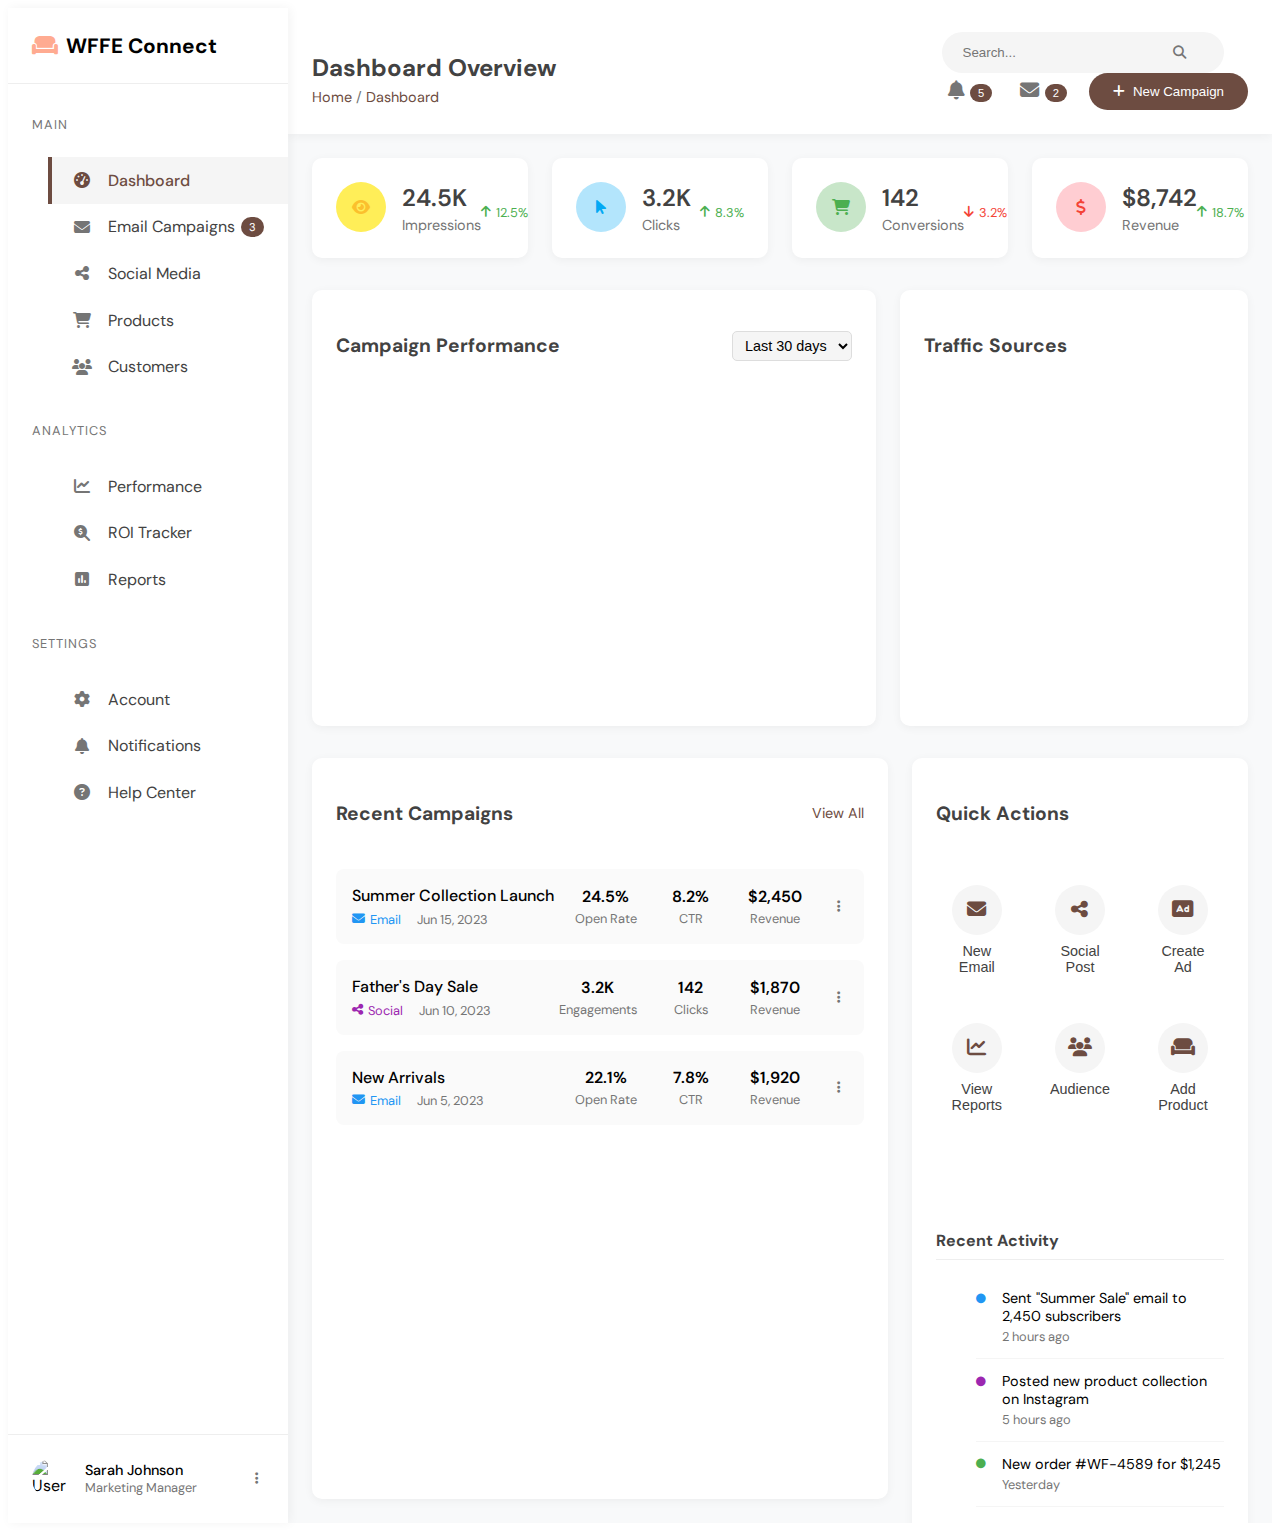
==== dashboard/index.html @ b8030106 "Frontend" ====
<!DOCTYPE html>
<html lang="en">
<head>
    <meta charset="UTF-8">
    <meta name="viewport" content="width=device-width, initial-scale=1.0">
    <title>Dashboard | WFFE Connect</title>
    <link rel="stylesheet" href="https://cdnjs.cloudflare.com/ajax/libs/font-awesome/6.4.0/css/all.min.css">
    <link rel="stylesheet" href="../assets/css/styles.css">
    <link rel="stylesheet" href="dashboard.css">
    <link rel="preconnect" href="https://fonts.googleapis.com">
<link rel="preconnect" href="https://fonts.gstatic.com" crossorigin>
<link href="https://fonts.googleapis.com/css2?family=DM+Sans:ital,opsz,wght@0,9..40,100..1000;1,9..40,100..1000&family=Epilogue:wght@700;800&display=swap" rel="stylesheet">
</head>
<body>
    <!-- Dashboard Layout -->
    <div class="dashboard-container">
        <!-- Sidebar Navigation -->
        <aside class="sidebar">
            <div class="sidebar-header">
                <div class="logo">
                    <a href="/"><i class="fas fa-couch"></i></a>
                    <span><a href="/"   style="text-decoration: none; color: black;">WFFE Connect</a></span>
                </div>
                <button class="sidebar-toggle" id="sidebarToggle">
                    <i class="fas fa-bars"></i>
                </button>
            </div>
            
            <nav class="sidebar-nav">
                <div class="nav-section">
                    <div class="nav-title">Main</div>
                    <ul>
                        <li class="active">
                            <a href="#">
                                <i class="fas fa-tachometer-alt"></i>
                                <span>Dashboard</span>
                            </a>
                        </li>
                        <li>
                            <a href="/dashboard/campaigns/email/index.html">
                                <i class="fas fa-envelope"></i>
                                <span>Email Campaigns</span>
                                <span class="badge">3</span>
                            </a>
                        </li>
                        <li>
                            <a href="/dashboard/campaigns/socialmedia/social.html">
                                <i class="fas fa-share-alt"></i>
                                <span>Social Media</span>
                            </a>
                        </li>
                        <li>
                            <a href="/dashboard/campaigns/products/products.html">
                                <i class="fas fa-shopping-cart"></i>
                                <span>Products</span>
                            </a>
                        </li>
                        <li>
                            <a href="#">
                                <i class="fas fa-users"></i>
                                <span>Customers</span>
                            </a>
                        </li>
                    </ul>
                </div>
                
                <div class="nav-section">
                    <div class="nav-title">Analytics</div>
                    <ul>
                        <li>
                            <a href="/dashboard/campaigns/email/analytics.html">
                                <i class="fas fa-chart-line"></i>
                                <span>Performance</span>
                            </a>
                        </li>
                        <li>
                            <a href="#">
                                <i class="fas fa-search-dollar"></i>
                                <span>ROI Tracker</span>
                            </a>
                        </li>
                        <li>
                            <a href="#">
                                <i class="fas fa-poll"></i>
                                <span>Reports</span>
                            </a>
                        </li>
                    </ul>
                </div>
                
                <div class="nav-section">
                    <div class="nav-title">Settings</div>
                    <ul>
                        <li>
                            <a href="#">
                                <i class="fas fa-cog"></i>
                                <span>Account</span>
                            </a>
                        </li>
                        <li>
                            <a href="#">
                                <i class="fas fa-bell"></i>
                                <span>Notifications</span>
                            </a>
                        </li>
                        <li>
                            <a href="#">
                                <i class="fas fa-question-circle"></i>
                                <span>Help Center</span>
                            </a>
                        </li>
                    </ul>
                </div>
            </nav>
            
            <div class="sidebar-footer">
                <div class="user-profile">
                    <div class="avatar">
                        <img src="https://randomuser.me/api/portraits/women/45.jpg" alt="User">
                    </div>
                    <div class="user-info">
                        <div class="name">Sarah Johnson</div>
                        <div class="role">Marketing Manager</div>
                    </div>
                    <button class="user-menu">
                        <i class="fas fa-ellipsis-v"></i>
                    </button>
                </div>
            </div>
        </aside>
        
        <!-- Main Content Area -->
        <main class="main-content">
            <!-- Top Navigation Bar -->
            <header class="topbar">
                <div class="topbar-left">
                    <h1>Dashboard Overview</h1>
                    <div class="breadcrumb">
                        <a href="#">Home</a>
                        <span>/</span>
                        <a href="#">Dashboard</a>
                    </div>
                </div>
                
                <div class="topbar-right">
                    <div class="search-box">
                        <input type="text" placeholder="Search...">
                        <button><i class="fas fa-search"></i></button>
                    </div>
                    
                    <div class="topbar-actions">
                        <button class="notification-btn">
                            <i class="fas fa-bell"></i>
                            <span class="badge">5</span>
                        </button>
                        <button class="message-btn">
                            <i class="fas fa-envelope"></i>
                            <span class="badge">2</span>
                        </button>
                        <button class="quick-action-btn">
                            <i class="fas fa-plus"></i>
                            <span>New Campaign</span>
                        </button>
                    </div>
                </div>
            </header>
            
            <!-- Dashboard Content -->
            <div class="content-wrapper">
                <!-- Stats Cards -->
                <div class="stats-grid">
                    <div class="stat-card">
                        <div class="stat-icon" style="background-color: #FFEE58;">
                            <i class="fas fa-eye" style="color: #FBC02D;"></i>
                        </div>
                        <div class="stat-info">
                            <div class="stat-value">24.5K</div>
                            <div class="stat-label">Impressions</div>
                        </div>
                        <div class="stat-trend up">
                            <i class="fas fa-arrow-up"></i> 12.5%
                        </div>
                    </div>
                    
                    <div class="stat-card">
                        <div class="stat-icon" style="background-color: #B3E5FC;">
                            <i class="fas fa-mouse-pointer" style="color: #03A9F4;"></i>
                        </div>
                        <div class="stat-info">
                            <div class="stat-value">3.2K</div>
                            <div class="stat-label">Clicks</div>
                        </div>
                        <div class="stat-trend up">
                            <i class="fas fa-arrow-up"></i> 8.3%
                        </div>
                    </div>
                    
                    <div class="stat-card">
                        <div class="stat-icon" style="background-color: #C8E6C9;">
                            <i class="fas fa-shopping-cart" style="color: #4CAF50;"></i>
                        </div>
                        <div class="stat-info">
                            <div class="stat-value">142</div>
                            <div class="stat-label">Conversions</div>
                        </div>
                        <div class="stat-trend down">
                            <i class="fas fa-arrow-down"></i> 3.2%
                        </div>
                    </div>
                    
                    <div class="stat-card">
                        <div class="stat-icon" style="background-color: #FFCDD2;">
                            <i class="fas fa-dollar-sign" style="color: #F44336;"></i>
                        </div>
                        <div class="stat-info">
                            <div class="stat-value">$8,742</div>
                            <div class="stat-label">Revenue</div>
                        </div>
                        <div class="stat-trend up">
                            <i class="fas fa-arrow-up"></i> 18.7%
                        </div>
                    </div>
                </div>
                
                <!-- Main Charts Row -->
                <div class="charts-row">
                    <div class="chart-card">
                        <div class="card-header">
                            <h3>Campaign Performance</h3>
                            <div class="card-actions">
                                <select class="time-select">
                                    <option>Last 7 days</option>
                                    <option selected>Last 30 days</option>
                                    <option>Last 90 days</option>
                                </select>
                            </div>
                        </div>
                        <div class="chart-container">
                            <canvas id="performanceChart"></canvas>
                        </div>
                    </div>
                    
                    <div class="chart-card">
                        <div class="card-header">
                            <h3>Traffic Sources</h3>
                        </div>
                        <div class="chart-container">
                            <canvas id="trafficChart"></canvas>
                        </div>
                    </div>
                </div>
                
                <!-- Bottom Content Row -->
                <div class="content-row">
                    <!-- Recent Campaigns -->
                    <div class="content-card">
                        <div class="card-header">
                            <h3>Recent Campaigns</h3>
                            <a href="#" class="view-all">View All</a>
                        </div>
                        <div class="campaign-list">
                            <div class="campaign-item">
                                <div class="campaign-info">
                                    <div class="campaign-name">Summer Collection Launch</div>
                                    <div class="campaign-meta">
                                        <span class="campaign-type email">
                                            <i class="fas fa-envelope"></i> Email
                                        </span>
                                        <span class="campaign-date">Jun 15, 2023</span>
                                    </div>
                                </div>
                                <div class="campaign-stats">
                                    <div class="stat">
                                        <div class="value">24.5%</div>
                                        <div class="label">Open Rate</div>
                                    </div>
                                    <div class="stat">
                                        <div class="value">8.2%</div>
                                        <div class="label">CTR</div>
                                    </div>
                                    <div class="stat">
                                        <div class="value">$2,450</div>
                                        <div class="label">Revenue</div>
                                    </div>
                                </div>
                                <button class="campaign-action">
                                    <i class="fas fa-ellipsis-v"></i>
                                </button>
                            </div>
                            
                            <div class="campaign-item">
                                <div class="campaign-info">
                                    <div class="campaign-name">Father's Day Sale</div>
                                    <div class="campaign-meta">
                                        <span class="campaign-type social">
                                            <i class="fas fa-share-alt"></i> Social
                                        </span>
                                        <span class="campaign-date">Jun 10, 2023</span>
                                    </div>
                                </div>
                                <div class="campaign-stats">
                                    <div class="stat">
                                        <div class="value">3.2K</div>
                                        <div class="label">Engagements</div>
                                    </div>
                                    <div class="stat">
                                        <div class="value">142</div>
                                        <div class="label">Clicks</div>
                                    </div>
                                    <div class="stat">
                                        <div class="value">$1,870</div>
                                        <div class="label">Revenue</div>
                                    </div>
                                </div>
                                <button class="campaign-action">
                                    <i class="fas fa-ellipsis-v"></i>
                                </button>
                            </div>
                            
                            <div class="campaign-item">
                                <div class="campaign-info">
                                    <div class="campaign-name">New Arrivals</div>
                                    <div class="campaign-meta">
                                        <span class="campaign-type email">
                                            <i class="fas fa-envelope"></i> Email
                                        </span>
                                        <span class="campaign-date">Jun 5, 2023</span>
                                    </div>
                                </div>
                                <div class="campaign-stats">
                                    <div class="stat">
                                        <div class="value">22.1%</div>
                                        <div class="label">Open Rate</div>
                                    </div>
                                    <div class="stat">
                                        <div class="value">7.8%</div>
                                        <div class="label">CTR</div>
                                    </div>
                                    <div class="stat">
                                        <div class="value">$1,920</div>
                                        <div class="label">Revenue</div>
                                    </div>
                                </div>
                                <button class="campaign-action">
                                    <i class="fas fa-ellipsis-v"></i>
                                </button>
                            </div>
                        </div>
                    </div>
                    
                    <!-- Quick Actions -->
                    <div class="content-card quick-actions">
                        <div class="card-header">
                            <h3>Quick Actions</h3>
                        </div>
                        <div class="actions-grid">
                            <button class="action-btn">
                                <div class="action-icon">
                                    <i class="fas fa-envelope"></i>
                                </div>
                                <span>New Email</span>
                            </button>
                            
                            <button class="action-btn">
                                <div class="action-icon">
                                    <i class="fas fa-share-alt"></i>
                                </div>
                                <span>Social Post</span>
                            </button>
                            
                            <button class="action-btn">
                                <div class="action-icon">
                                    <i class="fas fa-ad"></i>
                                </div>
                                <span>Create Ad</span>
                            </button>
                            
                            <button class="action-btn">
                                <div class="action-icon">
                                    <i class="fas fa-chart-line"></i>
                                </div>
                                <span>View Reports</span>
                            </button>
                            
                            <button class="action-btn">
                                <div class="action-icon">
                                    <i class="fas fa-users"></i>
                                </div>
                                <span>Audience</span>
                            </button>
                            
                            <button class="action-btn">
                                <div class="action-icon">
                                    <i class="fas fa-couch"></i>
                                </div>
                                <span>Add Product</span>
                            </button>
                        </div>
                        
                        <div class="recent-activity">
                            <h4>Recent Activity</h4>
                            <ul>
                                <li>
                                    <i class="fas fa-circle activity-icon email"></i>
                                    <div class="activity-details">
                                        <div class="activity-text">Sent "Summer Sale" email to 2,450 subscribers</div>
                                        <div class="activity-time">2 hours ago</div>
                                    </div>
                                </li>
                                <li>
                                    <i class="fas fa-circle activity-icon social"></i>
                                    <div class="activity-details">
                                        <div class="activity-text">Posted new product collection on Instagram</div>
                                        <div class="activity-time">5 hours ago</div>
                                    </div>
                                </li>
                                <li>
                                    <i class="fas fa-circle activity-icon order"></i>
                                    <div class="activity-details">
                                        <div class="activity-text">New order #WF-4589 for $1,245</div>
                                        <div class="activity-time">Yesterday</div>
                                    </div>
                                </li>
                            </ul>
                        </div>
                    </div>
                </div>
            </div>
        </main>
    </div>

    <!-- Chart.js -->
    <script src="https://cdn.jsdelivr.net/npm/chart.js"></script>
    <script src="dashboard.js"></script>
</body>
</html>
---- dashboard/dashboard.css ----
/* Dashboard Layout */
.dashboard-container {
    font-family: 'Dm Sans';
    display: flex;
    min-height: 100vh;
    background-color: #f8f9fa;
}

/* Sidebar Styles */
.sidebar {
    width: 280px;
    background-color: white;
    box-shadow: 2px 0 10px rgba(0, 0, 0, 0.05);
    display: flex;
    flex-direction: column;
    transition: all 0.3s;
    z-index: 100;
}

.sidebar-header {
    padding: 1.5rem;
    display: flex;
    align-items: center;
    justify-content: space-between;
    border-bottom: 1px solid #eee;
}

.sidebar-toggle {
    background: none;
    border: none;
    font-size: 1.2rem;
    color: #6d4c41;
    cursor: pointer;
    display: none;
}

.logo {
    display: flex;
    align-items: center;
    font-size: 1.3rem;
    font-weight: 700;
    color: #6d4c41;
}

.logo i {
    margin-right: 0.5rem;
    color: #ffab91;
}

.sidebar-nav {
    flex: 1;
    padding: 1.5rem 0;
    overflow-y: auto;
}

.nav-section {
    margin-bottom: 1.5rem;
}

.nav-title {
    padding: 0.5rem 1.5rem;
    font-size: 0.8rem;
    text-transform: uppercase;
    color: #757575;
    letter-spacing: 1px;
    margin-bottom: 0.5rem;
}

.sidebar-nav ul {
    list-style: none;
}

.sidebar-nav li a {
    display: flex;
    align-items: center;
    padding: 0.8rem 1.5rem;
    color: #424242;
    text-decoration: none;
    transition: all 0.3s;
    position: relative;
}

.sidebar-nav li a:hover {
    background-color: #f5f5f5;
    color: #6d4c41;
}

.sidebar-nav li a i {
    margin-right: 1rem;
    width: 20px;
    text-align: center;
    color: #757575;
}

.sidebar-nav li a:hover i {
    color: #6d4c41;
}

.sidebar-nav li.active a {
    background-color: #f5f5f5;
    color: #6d4c41;
    font-weight: 500;
}

.sidebar-nav li.active a::before {
    content: '';
    position: absolute;
    left: 0;
    top: 0;
    height: 100%;
    width: 4px;
    background-color: #6d4c41;
}

.sidebar-nav li.active a i {
    color: #6d4c41;
}

.badge {
    margin-left: auto;
    background-color: #6d4c41;
    color: white;
    font-size: 0.7rem;
    padding: 0.2rem 0.5rem;
    border-radius: 10px;
}

.sidebar-footer {
    padding: 1rem;
    border-top: 1px solid #eee;
}

.user-profile {
    display: flex;
    align-items: center;
    padding: 0.5rem;
    border-radius: 8px;
    transition: all 0.3s;
    position: relative;
}

.user-profile:hover {
    background-color: #f5f5f5;
}

.avatar {
    width: 40px;
    height: 40px;
    border-radius: 50%;
    overflow: hidden;
    margin-right: 0.8rem;
}

.avatar img {
    width: 100%;
    height: 100%;
    object-fit: cover;
}

.user-info .name {
    font-weight: 500;
    font-size: 0.9rem;
}

.user-info .role {
    font-size: 0.8rem;
    color: #757575;
}

.user-menu {
    margin-left: auto;
    background: none;
    border: none;
    color: #757575;
    cursor: pointer;
}

/* Main Content Styles */
.main-content {
    flex: 1;
    display: flex;
    flex-direction: column;
    overflow: hidden;
}

.topbar {
    padding: 1.5rem;
    display: flex;
    align-items: center;
    justify-content: space-between;
    background-color: white;
    box-shadow: 0 2px 10px rgba(0, 0, 0, 0.05);
    z-index: 10;
}

.topbar h1 {
    font-size: 1.5rem;
    color: #424242;
    margin-bottom: 0.3rem;
}

.breadcrumb {
    font-size: 0.9rem;
    color: #757575;
}

.breadcrumb a {
    color: #6d4c41;
    text-decoration: none;
}

.breadcrumb a:hover {
    text-decoration: underline;
}

.search-box {
    display: flex;
    align-items: center;
    background-color: #f5f5f5;
    border-radius: 30px;
    padding: 0.5rem 1rem;
    margin-right: 1.5rem;
}

.search-box input {
    border: none;
    background: none;
    outline: none;
    width: 200px;
    padding: 0.3rem;
}

.search-box button {
    background: none;
    border: none;
    color: #757575;
    cursor: pointer;
}

.topbar-actions {
    display: flex;
    align-items: center;
    gap: 1rem;
}

.notification-btn, .message-btn {
    background: none;
    border: none;
    font-size: 1.2rem;
    color: #757575;
    cursor: pointer;
    position: relative;
}

.notification-btn:hover, .message-btn:hover {
    color: #6d4c41;
}

.quick-action-btn {
    display: flex;
    align-items: center;
    gap: 0.5rem;
    background-color: #6d4c41;
    color: white;
    border: none;
    border-radius: 30px;
    padding: 0.7rem 1.5rem;
    font-weight: 500;
    cursor: pointer;
    transition: all 0.3s;
}

.quick-action-btn:hover {
    background-color: #5d4037;
    transform: translateY(-2px);
}

/* Content Wrapper */
.content-wrapper {
    flex: 1;
    padding: 1.5rem;
    overflow-y: auto;
}

/* Stats Grid */
.stats-grid {
    display: grid;
    grid-template-columns: repeat(auto-fit, minmax(200px, 1fr));
    gap: 1.5rem;
    margin-bottom: 2rem;
}

.stat-card {
    background-color: white;
    border-radius: 10px;
    padding: 1.5rem;
    display: flex;
    box-shadow: 0 2px 10px rgba(0, 0, 0, 0.05);
}

.stat-icon {
    width: 50px;
    height: 50px;
    border-radius: 50%;
    display: flex;
    align-items: center;
    justify-content: center;
    margin-right: 1rem;
    flex-shrink: 0;
}

.stat-info {
    flex: 1;
}

.stat-value {
    font-size: 1.5rem;
    font-weight: 600;
    color: #424242;
    margin-bottom: 0.2rem;
}

.stat-label {
    font-size: 0.9rem;
    color: #757575;
}

.stat-trend {
    font-size: 0.8rem;
    display: flex;
    align-items: center;
    gap: 0.3rem;
    margin-top: 0.5rem;
}

.stat-trend.up {
    color: #4CAF50;
}

.stat-trend.down {
    color: #F44336;
}

/* Charts Row */
.charts-row {
    display: grid;
    grid-template-columns: 2fr 1fr;
    gap: 1.5rem;
    margin-bottom: 2rem;
}

@media (max-width: 1200px) {
    .charts-row {
        grid-template-columns: 1fr;
    }
}

.chart-card {
    background-color: white;
    border-radius: 10px;
    padding: 1.5rem;
    box-shadow: 0 2px 10px rgba(0, 0, 0, 0.05);
}

.card-header {
    display: flex;
    align-items: center;
    justify-content: space-between;
    margin-bottom: 1.5rem;
}

.card-header h3 {
    font-size: 1.2rem;
    color: #424242;
}

.card-actions {
    display: flex;
    align-items: center;
    gap: 0.5rem;
}

.time-select {
    border: 1px solid #ddd;
    border-radius: 5px;
    padding: 0.3rem 0.5rem;
    font-size: 0.9rem;
    background-color: #f5f5f5;
}

.chart-container {
    height: 300px;
    position: relative;
}

/* Content Row */
.content-row {
    display: grid;
    grid-template-columns: 2fr 1fr;
    gap: 1.5rem;
}

@media (max-width: 1200px) {
    .content-row {
        grid-template-columns: 1fr;
    }
}

.content-card {
    background-color: white;
    border-radius: 10px;
    padding: 1.5rem;
    box-shadow: 0 2px 10px rgba(0, 0, 0, 0.05);
}

.view-all {
    font-size: 0.9rem;
    color: #6d4c41;
    text-decoration: none;
}

.view-all:hover {
    text-decoration: underline;
}

/* Campaign List */
.campaign-list {
    display: flex;
    flex-direction: column;
    gap: 1rem;
}

.campaign-item {
    display: flex;
    align-items: center;
    padding: 1rem;
    border-radius: 8px;
    background-color: #fafafa;
    transition: all 0.3s;
}

.campaign-item:hover {
    background-color: #f5f5f5;
}

.campaign-info {
    flex: 1;
}

.campaign-name {
    font-weight: 500;
    margin-bottom: 0.3rem;
}

.campaign-meta {
    display: flex;
    gap: 1rem;
    font-size: 0.8rem;
    color: #757575;
}

.campaign-type {
    display: flex;
    align-items: center;
    gap: 0.3rem;
}

.campaign-type.email {
    color: #2196F3;
}

.campaign-type.social {
    color: #9C27B0;
}

.campaign-stats {
    display: flex;
    gap: 1.5rem;
    margin-right: 1.5rem;
}

.campaign-stats .stat {
    text-align: center;
    min-width: 60px;
}

.campaign-stats .value {
    font-weight: 600;
    margin-bottom: 0.2rem;
}

.campaign-stats .label {
    font-size: 0.8rem;
    color: #757575;
}

.campaign-action {
    background: none;
    border: none;
    color: #757575;
    cursor: pointer;
    padding: 0.5rem;
}

.campaign-action:hover {
    color: #424242;
}

/* Quick Actions */
.quick-actions {
    display: flex;
    flex-direction: column;
    height: 100%;
}

.actions-grid {
    display: grid;
    grid-template-columns: repeat(3, 1fr);
    gap: 1rem;
    margin-bottom: 2rem;
}

.action-btn {
    display: flex;
    flex-direction: column;
    align-items: center;
    gap: 0.5rem;
    background: none;
    border: none;
    padding: 1rem;
    border-radius: 8px;
    cursor: pointer;
    transition: all 0.3s;
}

.action-btn:hover {
    background-color: #f5f5f5;
    transform: translateY(-3px);
}

.action-icon {
    width: 50px;
    height: 50px;
    border-radius: 50%;
    background-color: #f5f5f5;
    display: flex;
    align-items: center;
    justify-content: center;
    font-size: 1.2rem;
    color: #6d4c41;
}

.action-btn:hover .action-icon {
    background-color: #6d4c41;
    color: white;
}

.action-btn span {
    font-size: 0.9rem;
    color: #424242;
}

.recent-activity {
    margin-top: auto;
}

.recent-activity h4 {
    font-size: 1rem;
    color: #424242;
    margin-bottom: 1rem;
    padding-bottom: 0.5rem;
    border-bottom: 1px solid #eee;
}

.recent-activity ul {
    list-style: none;
}

.recent-activity li {
    display: flex;
    gap: 1rem;
    padding: 0.8rem 0;
    border-bottom: 1px solid #f5f5f5;
}

.activity-icon {
    font-size: 0.6rem;
    margin-top: 0.3rem;
    flex-shrink: 0;
}

.activity-icon.email {
    color: #2196F3;
}

.activity-icon.social {
    color: #9C27B0;
}

.activity-icon.order {
    color: #4CAF50;
}

.activity-details {
    flex: 1;
}

.activity-text {
    font-size: 0.9rem;
    margin-bottom: 0.2rem;
}

.activity-time {
    font-size: 0.8rem;
    color: #757575;
}

/* Responsive Styles */
@media (max-width: 992px) {
    .sidebar {
        position: fixed;
        left: -280px;
        top: 0;
        bottom: 0;
        transition: all 0.3s;
    }
    
    .sidebar.active {
        left: 0;
    }
    
    .sidebar-toggle {
        display: block;
    }
    
    .main-content {
        margin-left: 0;
    }
    
    .topbar {
        padding-left: 1rem;
    }
}

@media (max-width: 768px) {
    .stats-grid {
        grid-template-columns: 1fr 1fr;
    }
    
    .topbar {
        flex-direction: column;
        align-items: flex-start;
        gap: 1rem;
    }
    
    .topbar-right {
        width: 100%;
        justify-content: space-between;
    }
    
    .search-box {
        flex: 1;
        margin-right: 0;
    }
}

@media (max-width: 576px) {
    .stats-grid {
        grid-template-columns: 1fr;
    }
    
    .campaign-item {
        flex-direction: column;
        align-items: flex-start;
    }
    
    .campaign-stats {
        margin-top: 1rem;
        margin-right: 0;
        width: 100%;
        justify-content: space-between;
    }
    
    .campaign-action {
        position: absolute;
        right: 1rem;
        top: 1rem;
    }
    
    .actions-grid {
        grid-template-columns: 1fr 1fr;
    }
}
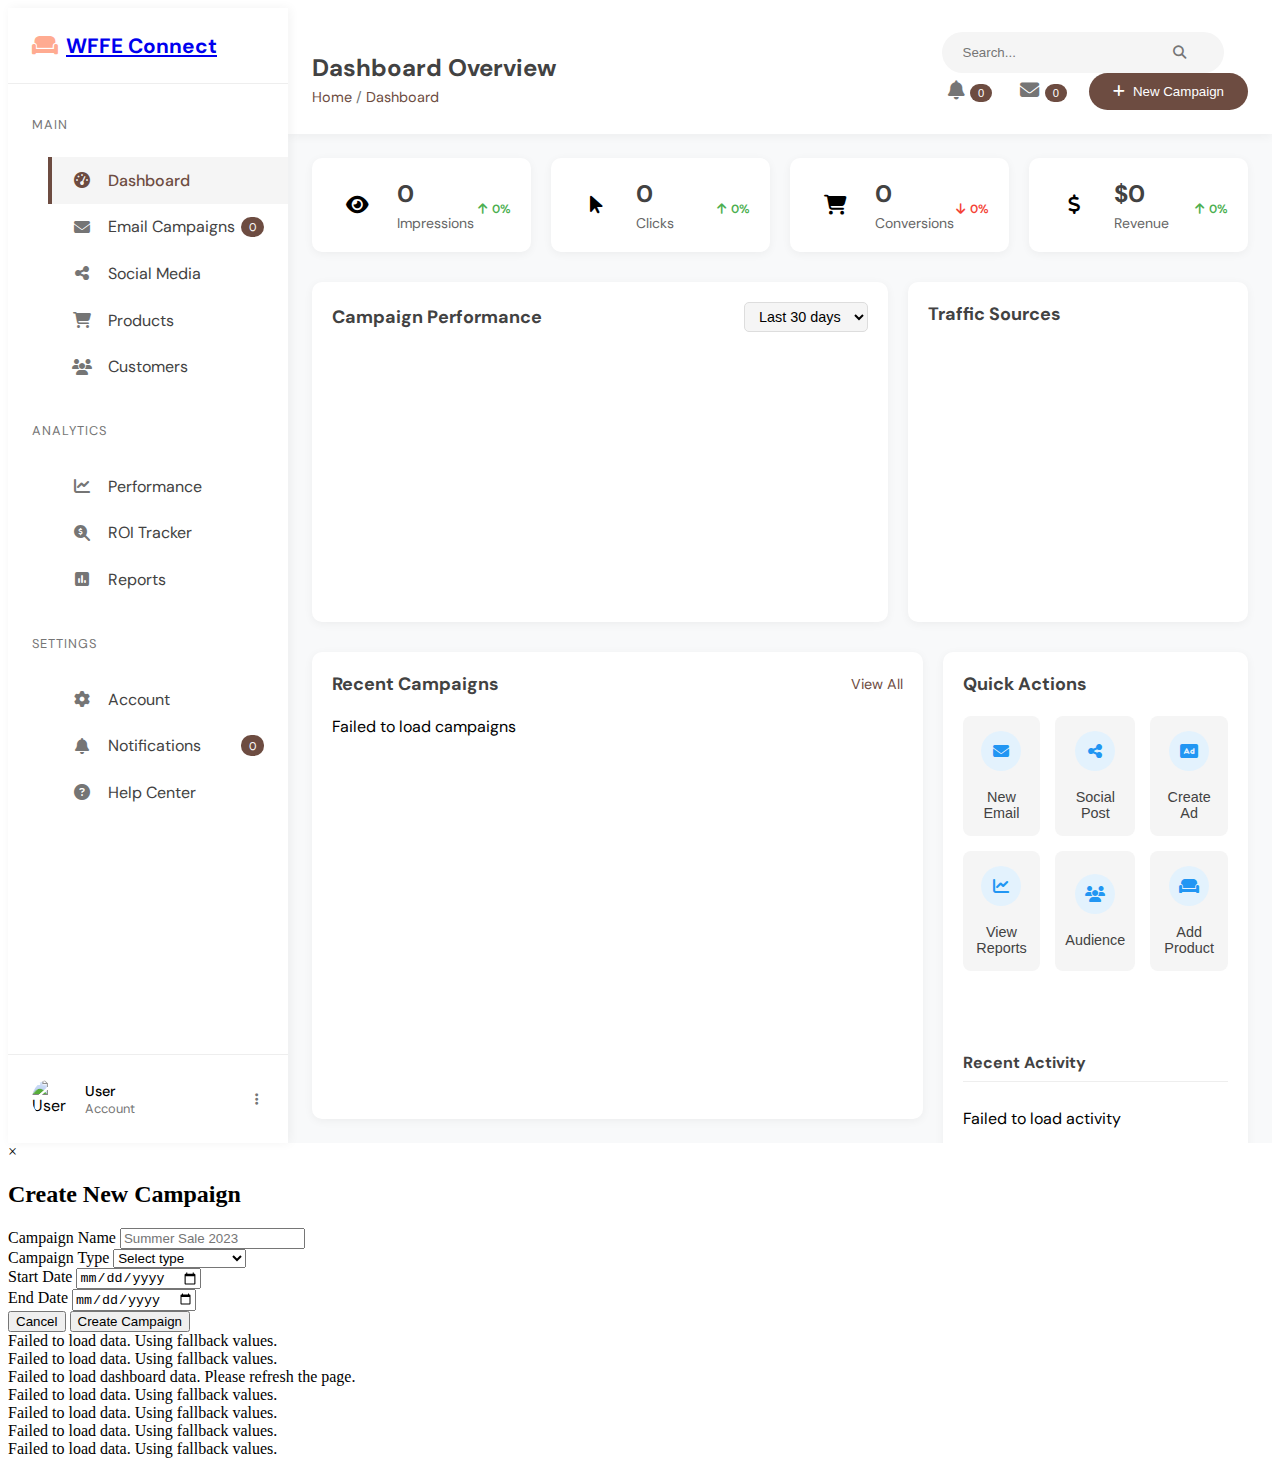
==== commit af603a17: "Current change" ====
--- a/dashboard/index.html
+++ b/dashboard/index.html
@@ -4,22 +4,27 @@
     <meta charset="UTF-8">
     <meta name="viewport" content="width=device-width, initial-scale=1.0">
     <title>Dashboard | WFFE Connect</title>
+    
+    <!-- Font Awesome -->
     <link rel="stylesheet" href="https://cdnjs.cloudflare.com/ajax/libs/font-awesome/6.4.0/css/all.min.css">
+    
+    <!-- Google Fonts -->
+    <link rel="preconnect" href="https://fonts.googleapis.com">
+    <link rel="preconnect" href="https://fonts.gstatic.com" crossorigin>
+    <link href="https://fonts.googleapis.com/css2?family=DM+Sans:ital,opsz,wght@0,9..40,100..1000;1,9..40,100..1000&family=Epilogue:wght@700;800&display=swap" rel="stylesheet">
+    
+    <!-- CSS -->
     <link rel="stylesheet" href="../assets/css/styles.css">
     <link rel="stylesheet" href="dashboard.css">
-    <link rel="preconnect" href="https://fonts.googleapis.com">
-<link rel="preconnect" href="https://fonts.gstatic.com" crossorigin>
-<link href="https://fonts.googleapis.com/css2?family=DM+Sans:ital,opsz,wght@0,9..40,100..1000;1,9..40,100..1000&family=Epilogue:wght@700;800&display=swap" rel="stylesheet">
 </head>
 <body>
-    <!-- Dashboard Layout -->
     <div class="dashboard-container">
-        <!-- Sidebar Navigation -->
-        <aside class="sidebar">
+        <!-- SIDEBAR -->
+        <aside class="sidebar" id="sidebar">
             <div class="sidebar-header">
                 <div class="logo">
                     <a href="/"><i class="fas fa-couch"></i></a>
-                    <span><a href="/"   style="text-decoration: none; color: black;">WFFE Connect</a></span>
+                    <span><a href="/">WFFE Connect</a></span>
                 </div>
                 <button class="sidebar-toggle" id="sidebarToggle">
                     <i class="fas fa-bars"></i>
@@ -27,6 +32,7 @@
             </div>
             
             <nav class="sidebar-nav">
+                <!-- Main Navigation -->
                 <div class="nav-section">
                     <div class="nav-title">Main</div>
                     <ul>
@@ -40,7 +46,7 @@
                             <a href="/dashboard/campaigns/email/index.html">
                                 <i class="fas fa-envelope"></i>
                                 <span>Email Campaigns</span>
-                                <span class="badge">3</span>
+                                <span class="badge" id="emailCampaignsCount">0</span>
                             </a>
                         </li>
                         <li>
@@ -64,6 +70,7 @@
                     </ul>
                 </div>
                 
+                <!-- Analytics Navigation -->
                 <div class="nav-section">
                     <div class="nav-title">Analytics</div>
                     <ul>
@@ -88,6 +95,7 @@
                     </ul>
                 </div>
                 
+                <!-- Settings Navigation -->
                 <div class="nav-section">
                     <div class="nav-title">Settings</div>
                     <ul>
@@ -101,6 +109,7 @@
                             <a href="#">
                                 <i class="fas fa-bell"></i>
                                 <span>Notifications</span>
+                                <span class="badge" id="notificationsCount">0</span>
                             </a>
                         </li>
                         <li>
@@ -113,25 +122,26 @@
                 </div>
             </nav>
             
+            <!-- User Profile -->
             <div class="sidebar-footer">
                 <div class="user-profile">
                     <div class="avatar">
-                        <img src="https://randomuser.me/api/portraits/women/45.jpg" alt="User">
+                        <img src="https://randomuser.me/api/portraits/women/45.jpg" alt="User" id="userAvatar">
                     </div>
                     <div class="user-info">
-                        <div class="name">Sarah Johnson</div>
-                        <div class="role">Marketing Manager</div>
-                    </div>
-                    <button class="user-menu">
+                        <div class="name" id="userName">Loading...</div>
+                        <div class="role" id="userRole">Loading...</div>
+                    </div>
+                    <button class="user-menu" id="userMenuBtn">
                         <i class="fas fa-ellipsis-v"></i>
                     </button>
                 </div>
             </div>
         </aside>
-        
-        <!-- Main Content Area -->
+
+        <!-- MAIN CONTENT -->
         <main class="main-content">
-            <!-- Top Navigation Bar -->
+            <!-- TOP BAR -->
             <header class="topbar">
                 <div class="topbar-left">
                     <h1>Dashboard Overview</h1>
@@ -144,20 +154,20 @@
                 
                 <div class="topbar-right">
                     <div class="search-box">
-                        <input type="text" placeholder="Search...">
-                        <button><i class="fas fa-search"></i></button>
+                        <input type="text" placeholder="Search..." id="searchInput">
+                        <button id="searchBtn"><i class="fas fa-search"></i></button>
                     </div>
                     
                     <div class="topbar-actions">
-                        <button class="notification-btn">
+                        <button class="notification-btn" id="notificationsBtn">
                             <i class="fas fa-bell"></i>
-                            <span class="badge">5</span>
+                            <span class="badge" id="notificationsBadge">0</span>
                         </button>
-                        <button class="message-btn">
+                        <button class="message-btn" id="messagesBtn">
                             <i class="fas fa-envelope"></i>
-                            <span class="badge">2</span>
+                            <span class="badge" id="messagesBadge">0</span>
                         </button>
-                        <button class="quick-action-btn">
+                        <button class="quick-action-btn" id="newCampaignBtn">
                             <i class="fas fa-plus"></i>
                             <span>New Campaign</span>
                         </button>
@@ -165,73 +175,73 @@
                 </div>
             </header>
             
-            <!-- Dashboard Content -->
+            <!-- DASHBOARD CONTENT -->
             <div class="content-wrapper">
-                <!-- Stats Cards -->
+                <!-- STATS CARDS -->
                 <div class="stats-grid">
                     <div class="stat-card">
-                        <div class="stat-icon" style="background-color: #FFEE58;">
-                            <i class="fas fa-eye" style="color: #FBC02D;"></i>
+                        <div class="stat-icon impression-icon">
+                            <i class="fas fa-eye"></i>
                         </div>
                         <div class="stat-info">
-                            <div class="stat-value">24.5K</div>
+                            <div class="stat-value" id="impressionsStat">0</div>
                             <div class="stat-label">Impressions</div>
                         </div>
-                        <div class="stat-trend up">
-                            <i class="fas fa-arrow-up"></i> 12.5%
+                        <div class="stat-trend up" id="impressionsTrend">
+                            <i class="fas fa-arrow-up"></i> <span>0%</span>
                         </div>
                     </div>
                     
                     <div class="stat-card">
-                        <div class="stat-icon" style="background-color: #B3E5FC;">
-                            <i class="fas fa-mouse-pointer" style="color: #03A9F4;"></i>
+                        <div class="stat-icon click-icon">
+                            <i class="fas fa-mouse-pointer"></i>
                         </div>
                         <div class="stat-info">
-                            <div class="stat-value">3.2K</div>
+                            <div class="stat-value" id="clicksStat">0</div>
                             <div class="stat-label">Clicks</div>
                         </div>
-                        <div class="stat-trend up">
-                            <i class="fas fa-arrow-up"></i> 8.3%
+                        <div class="stat-trend up" id="clicksTrend">
+                            <i class="fas fa-arrow-up"></i> <span>0%</span>
                         </div>
                     </div>
                     
                     <div class="stat-card">
-                        <div class="stat-icon" style="background-color: #C8E6C9;">
-                            <i class="fas fa-shopping-cart" style="color: #4CAF50;"></i>
+                        <div class="stat-icon conversion-icon">
+                            <i class="fas fa-shopping-cart"></i>
                         </div>
                         <div class="stat-info">
-                            <div class="stat-value">142</div>
+                            <div class="stat-value" id="conversionsStat">0</div>
                             <div class="stat-label">Conversions</div>
                         </div>
-                        <div class="stat-trend down">
-                            <i class="fas fa-arrow-down"></i> 3.2%
+                        <div class="stat-trend down" id="conversionsTrend">
+                            <i class="fas fa-arrow-down"></i> <span>0%</span>
                         </div>
                     </div>
                     
                     <div class="stat-card">
-                        <div class="stat-icon" style="background-color: #FFCDD2;">
-                            <i class="fas fa-dollar-sign" style="color: #F44336;"></i>
+                        <div class="stat-icon revenue-icon">
+                            <i class="fas fa-dollar-sign"></i>
                         </div>
                         <div class="stat-info">
-                            <div class="stat-value">$8,742</div>
+                            <div class="stat-value" id="revenueStat">$0</div>
                             <div class="stat-label">Revenue</div>
                         </div>
-                        <div class="stat-trend up">
-                            <i class="fas fa-arrow-up"></i> 18.7%
-                        </div>
-                    </div>
-                </div>
-                
-                <!-- Main Charts Row -->
+                        <div class="stat-trend up" id="revenueTrend">
+                            <i class="fas fa-arrow-up"></i> <span>0%</span>
+                        </div>
+                    </div>
+                </div>
+                
+                <!-- CHARTS ROW -->
                 <div class="charts-row">
                     <div class="chart-card">
                         <div class="card-header">
                             <h3>Campaign Performance</h3>
                             <div class="card-actions">
-                                <select class="time-select">
-                                    <option>Last 7 days</option>
-                                    <option selected>Last 30 days</option>
-                                    <option>Last 90 days</option>
+                                <select class="time-select" id="timeRangeSelect">
+                                    <option value="7">Last 7 days</option>
+                                    <option value="30" selected>Last 30 days</option>
+                                    <option value="90">Last 90 days</option>
                                 </select>
                             </div>
                         </div>
@@ -250,146 +260,63 @@
                     </div>
                 </div>
                 
-                <!-- Bottom Content Row -->
+                <!-- BOTTOM CONTENT ROW -->
                 <div class="content-row">
-                    <!-- Recent Campaigns -->
+                    <!-- RECENT CAMPAIGNS -->
                     <div class="content-card">
                         <div class="card-header">
                             <h3>Recent Campaigns</h3>
-                            <a href="#" class="view-all">View All</a>
-                        </div>
-                        <div class="campaign-list">
-                            <div class="campaign-item">
-                                <div class="campaign-info">
-                                    <div class="campaign-name">Summer Collection Launch</div>
-                                    <div class="campaign-meta">
-                                        <span class="campaign-type email">
-                                            <i class="fas fa-envelope"></i> Email
-                                        </span>
-                                        <span class="campaign-date">Jun 15, 2023</span>
-                                    </div>
-                                </div>
-                                <div class="campaign-stats">
-                                    <div class="stat">
-                                        <div class="value">24.5%</div>
-                                        <div class="label">Open Rate</div>
-                                    </div>
-                                    <div class="stat">
-                                        <div class="value">8.2%</div>
-                                        <div class="label">CTR</div>
-                                    </div>
-                                    <div class="stat">
-                                        <div class="value">$2,450</div>
-                                        <div class="label">Revenue</div>
-                                    </div>
-                                </div>
-                                <button class="campaign-action">
-                                    <i class="fas fa-ellipsis-v"></i>
-                                </button>
+                            <a href="#" class="view-all" id="viewAllCampaigns">View All</a>
+                        </div>
+                        <div class="campaign-list" id="campaignList">
+                            <div class="loading-spinner">
+                                <i class="fas fa-spinner fa-spin"></i> Loading campaigns...
                             </div>
-                            
-                            <div class="campaign-item">
-                                <div class="campaign-info">
-                                    <div class="campaign-name">Father's Day Sale</div>
-                                    <div class="campaign-meta">
-                                        <span class="campaign-type social">
-                                            <i class="fas fa-share-alt"></i> Social
-                                        </span>
-                                        <span class="campaign-date">Jun 10, 2023</span>
-                                    </div>
-                                </div>
-                                <div class="campaign-stats">
-                                    <div class="stat">
-                                        <div class="value">3.2K</div>
-                                        <div class="label">Engagements</div>
-                                    </div>
-                                    <div class="stat">
-                                        <div class="value">142</div>
-                                        <div class="label">Clicks</div>
-                                    </div>
-                                    <div class="stat">
-                                        <div class="value">$1,870</div>
-                                        <div class="label">Revenue</div>
-                                    </div>
-                                </div>
-                                <button class="campaign-action">
-                                    <i class="fas fa-ellipsis-v"></i>
-                                </button>
-                            </div>
-                            
-                            <div class="campaign-item">
-                                <div class="campaign-info">
-                                    <div class="campaign-name">New Arrivals</div>
-                                    <div class="campaign-meta">
-                                        <span class="campaign-type email">
-                                            <i class="fas fa-envelope"></i> Email
-                                        </span>
-                                        <span class="campaign-date">Jun 5, 2023</span>
-                                    </div>
-                                </div>
-                                <div class="campaign-stats">
-                                    <div class="stat">
-                                        <div class="value">22.1%</div>
-                                        <div class="label">Open Rate</div>
-                                    </div>
-                                    <div class="stat">
-                                        <div class="value">7.8%</div>
-                                        <div class="label">CTR</div>
-                                    </div>
-                                    <div class="stat">
-                                        <div class="value">$1,920</div>
-                                        <div class="label">Revenue</div>
-                                    </div>
-                                </div>
-                                <button class="campaign-action">
-                                    <i class="fas fa-ellipsis-v"></i>
-                                </button>
-                            </div>
-                        </div>
-                    </div>
-                    
-                    <!-- Quick Actions -->
+                        </div>
+                    </div>
+                    
+                    <!-- QUICK ACTIONS -->
                     <div class="content-card quick-actions">
                         <div class="card-header">
                             <h3>Quick Actions</h3>
                         </div>
                         <div class="actions-grid">
-                            <button class="action-btn">
+                            <button class="action-btn" id="newEmailBtn">
                                 <div class="action-icon">
                                     <i class="fas fa-envelope"></i>
                                 </div>
                                 <span>New Email</span>
                             </button>
                             
-                            <button class="action-btn">
+                            <button class="action-btn" id="newSocialPostBtn">
                                 <div class="action-icon">
                                     <i class="fas fa-share-alt"></i>
                                 </div>
                                 <span>Social Post</span>
                             </button>
                             
-                            <button class="action-btn">
+                            <button class="action-btn" id="createAdBtn">
                                 <div class="action-icon">
                                     <i class="fas fa-ad"></i>
                                 </div>
                                 <span>Create Ad</span>
                             </button>
                             
-                            <button class="action-btn">
+                            <button class="action-btn" id="viewReportsBtn">
                                 <div class="action-icon">
                                     <i class="fas fa-chart-line"></i>
                                 </div>
                                 <span>View Reports</span>
                             </button>
                             
-                            <button class="action-btn">
+                            <button class="action-btn" id="audienceBtn">
                                 <div class="action-icon">
                                     <i class="fas fa-users"></i>
                                 </div>
                                 <span>Audience</span>
                             </button>
                             
-                            <button class="action-btn">
+                            <button class="action-btn" id="addProductBtn">
                                 <div class="action-icon">
                                     <i class="fas fa-couch"></i>
                                 </div>
@@ -397,29 +324,12 @@
                             </button>
                         </div>
                         
+                        <!-- RECENT ACTIVITY -->
                         <div class="recent-activity">
                             <h4>Recent Activity</h4>
-                            <ul>
-                                <li>
-                                    <i class="fas fa-circle activity-icon email"></i>
-                                    <div class="activity-details">
-                                        <div class="activity-text">Sent "Summer Sale" email to 2,450 subscribers</div>
-                                        <div class="activity-time">2 hours ago</div>
-                                    </div>
-                                </li>
-                                <li>
-                                    <i class="fas fa-circle activity-icon social"></i>
-                                    <div class="activity-details">
-                                        <div class="activity-text">Posted new product collection on Instagram</div>
-                                        <div class="activity-time">5 hours ago</div>
-                                    </div>
-                                </li>
-                                <li>
-                                    <i class="fas fa-circle activity-icon order"></i>
-                                    <div class="activity-details">
-                                        <div class="activity-text">New order #WF-4589 for $1,245</div>
-                                        <div class="activity-time">Yesterday</div>
-                                    </div>
+                            <ul id="recentActivityList">
+                                <li class="loading-spinner">
+                                    <i class="fas fa-spinner fa-spin"></i> Loading activity...
                                 </li>
                             </ul>
                         </div>
@@ -429,7 +339,51 @@
         </main>
     </div>
 
-    <!-- Chart.js -->
+    <!-- NEW CAMPAIGN MODAL -->
+    <div class="modal" id="newCampaignModal">
+        <div class="modal-content">
+            <span class="close-modal" id="closeModal">&times;</span>
+            <h2>Create New Campaign</h2>
+            <form id="campaignForm">
+                <div class="form-group">
+                    <label for="campaignName">Campaign Name</label>
+                    <input type="text" id="campaignName" required placeholder="Summer Sale 2023">
+                </div>
+                
+                <div class="form-group">
+                    <label for="campaignType">Campaign Type</label>
+                    <select id="campaignType" required>
+                        <option value="">Select type</option>
+                        <option value="email">Email Campaign</option>
+                        <option value="social">Social Media</option>
+                        <option value="product">Product Promotion</option>
+                    </select>
+                </div>
+                
+                <div class="form-group-row">
+                    <div class="form-group">
+                        <label for="startDate">Start Date</label>
+                        <input type="date" id="startDate" required>
+                    </div>
+                    
+                    <div class="form-group">
+                        <label for="endDate">End Date</label>
+                        <input type="date" id="endDate" required>
+                    </div>
+                </div>
+                
+                <div class="form-actions">
+                    <button type="button" class="btn-secondary" id="cancelCampaignBtn">Cancel</button>
+                    <button type="submit" class="btn-primary">Create Campaign</button>
+                </div>
+            </form>
+        </div>
+    </div>
+
+    <!-- TOAST NOTIFICATION -->
+    <div class="toast-container" id="toastContainer"></div>
+
+    <!-- JavaScript -->
     <script src="https://cdn.jsdelivr.net/npm/chart.js"></script>
     <script src="dashboard.js"></script>
 </body>
--- a/dashboard/dashboard.css
+++ b/dashboard/dashboard.css
@@ -690,4 +690,320 @@
     .actions-grid {
         grid-template-columns: 1fr 1fr;
     }
+}
+
+/* Stats Cards */
+.stats-grid {
+    display: grid;
+    grid-template-columns: repeat(auto-fit, minmax(200px, 1fr));
+    gap: 20px;
+    margin-bottom: 30px;
+}
+
+.stat-card {
+    background: white;
+    border-radius: 10px;
+    padding: 20px;
+    box-shadow: 0 2px 10px rgba(0,0,0,0.05);
+    display: flex;
+    align-items: center;
+}
+
+.stat-icon {
+    width: 50px;
+    height: 50px;
+    border-radius: 50%;
+    display: flex;
+    align-items: center;
+    justify-content: center;
+    margin-right: 15px;
+}
+
+.stat-icon i {
+    font-size: 20px;
+}
+
+.stat-info {
+    flex: 1;
+}
+
+.stat-value {
+    font-size: 24px;
+    font-weight: 700;
+    margin-bottom: 5px;
+}
+
+.stat-label {
+    color: #666;
+    font-size: 14px;
+}
+
+.stat-trend {
+    font-size: 12px;
+    font-weight: 600;
+}
+
+.stat-trend.up {
+    color: #4CAF50;
+}
+
+.stat-trend.down {
+    color: #F44336;
+}
+
+/* Charts Row */
+.charts-row {
+    display: grid;
+    grid-template-columns: 2fr 1fr;
+    gap: 20px;
+    margin-bottom: 30px;
+}
+
+.chart-card {
+    background: white;
+    border-radius: 10px;
+    padding: 20px;
+    box-shadow: 0 2px 10px rgba(0,0,0,0.05);
+}
+
+.card-header {
+    display: flex;
+    justify-content: space-between;
+    align-items: center;
+    margin-bottom: 20px;
+}
+
+.card-header h3 {
+    margin: 0;
+    font-size: 18px;
+}
+
+.time-select {
+    padding: 5px 10px;
+    border-radius: 5px;
+    border: 1px solid #ddd;
+}
+
+.chart-container {
+    height: 250px;
+    position: relative;
+}
+
+/* Content Row */
+.content-row {
+    display: grid;
+    grid-template-columns: 2fr 1fr;
+    gap: 20px;
+}
+
+.content-card {
+    background: white;
+    border-radius: 10px;
+    padding: 20px;
+    box-shadow: 0 2px 10px rgba(0,0,0,0.05);
+}
+
+.campaign-list {
+    display: flex;
+    flex-direction: column;
+    gap: 15px;
+}
+
+.campaign-item {
+    display: flex;
+    align-items: center;
+    padding: 15px;
+    border-radius: 8px;
+    background: #f9f9f9;
+}
+
+.campaign-info {
+    flex: 1;
+}
+
+.campaign-name {
+    font-weight: 600;
+    margin-bottom: 5px;
+}
+
+.campaign-meta {
+    display: flex;
+    gap: 15px;
+    font-size: 13px;
+    color: #666;
+}
+
+.campaign-type {
+    display: flex;
+    align-items: center;
+    gap: 5px;
+}
+
+.campaign-type.email {
+    color: #F44336;
+}
+
+.campaign-type.social {
+    color: #03A9F4;
+}
+
+.campaign-stats {
+    display: flex;
+    gap: 20px;
+    margin: 0 20px;
+}
+
+.campaign-stats .stat {
+    text-align: center;
+}
+
+.campaign-stats .value {
+    font-weight: 600;
+    margin-bottom: 3px;
+}
+
+.campaign-stats .label {
+    font-size: 12px;
+    color: #666;
+}
+
+.campaign-action {
+    background: none;
+    border: none;
+    color: #666;
+    cursor: pointer;
+}
+
+/* Quick Actions */
+.actions-grid {
+    display: grid;
+    grid-template-columns: repeat(3, 1fr);
+    gap: 15px;
+    margin-bottom: 20px;
+}
+
+.action-btn {
+    display: flex;
+    flex-direction: column;
+    align-items: center;
+    justify-content: center;
+    padding: 15px 10px;
+    background: #f5f5f5;
+    border: none;
+    border-radius: 8px;
+    cursor: pointer;
+    transition: all 0.2s;
+}
+
+.action-btn:hover {
+    background: #eee;
+}
+
+.action-icon {
+    width: 40px;
+    height: 40px;
+    border-radius: 50%;
+    background: #e3f2fd;
+    color: #2196F3;
+    display: flex;
+    align-items: center;
+    justify-content: center;
+    margin-bottom: 10px;
+}
+
+.action-icon i {
+    font-size: 16px;
+}
+
+/* Recent Activity */
+.recent-activity ul {
+    list-style: none;
+    padding: 0;
+    margin: 0;
+}
+
+.recent-activity li {
+    display: flex;
+    gap: 10px;
+    padding: 10px 0;
+    border-bottom: 1px solid #eee;
+}
+
+.recent-activity li:last-child {
+    border-bottom: none;
+}
+
+.activity-icon {
+    font-size: 8px;
+    margin-top: 5px;
+}
+
+.activity-icon.email {
+    color: #F44336;
+}
+
+.activity-icon.social {
+    color: #03A9F4;
+}
+
+.activity-icon.order {
+    color: #4CAF50;
+}
+
+.activity-details {
+    flex: 1;
+}
+
+.activity-text {
+    margin-bottom: 3px;
+}
+
+.activity-time {
+    font-size: 12px;
+    color: #999;
+}
+
+/* Error Toast */
+.error-toast {
+    position: fixed;
+    bottom: 20px;
+    right: 20px;
+    background: #F44336;
+    color: white;
+    padding: 12px 20px;
+    border-radius: 5px;
+    animation: slideIn 0.3s ease-out;
+}
+
+@keyframes slideIn {
+    from { transform: translateX(100%); }
+    to { transform: translateX(0); }
+}
+
+/* Responsive */
+@media (max-width: 1200px) {
+    .charts-row,
+    .content-row {
+        grid-template-columns: 1fr;
+    }
+}
+
+@media (max-width: 768px) {
+    .stats-grid {
+        grid-template-columns: 1fr 1fr;
+    }
+    
+    .actions-grid {
+        grid-template-columns: 1fr 1fr;
+    }
+}
+
+@media (max-width: 480px) {
+    .stats-grid {
+        grid-template-columns: 1fr;
+    }
+    
+    .campaign-stats {
+        display: none;
+    }
 }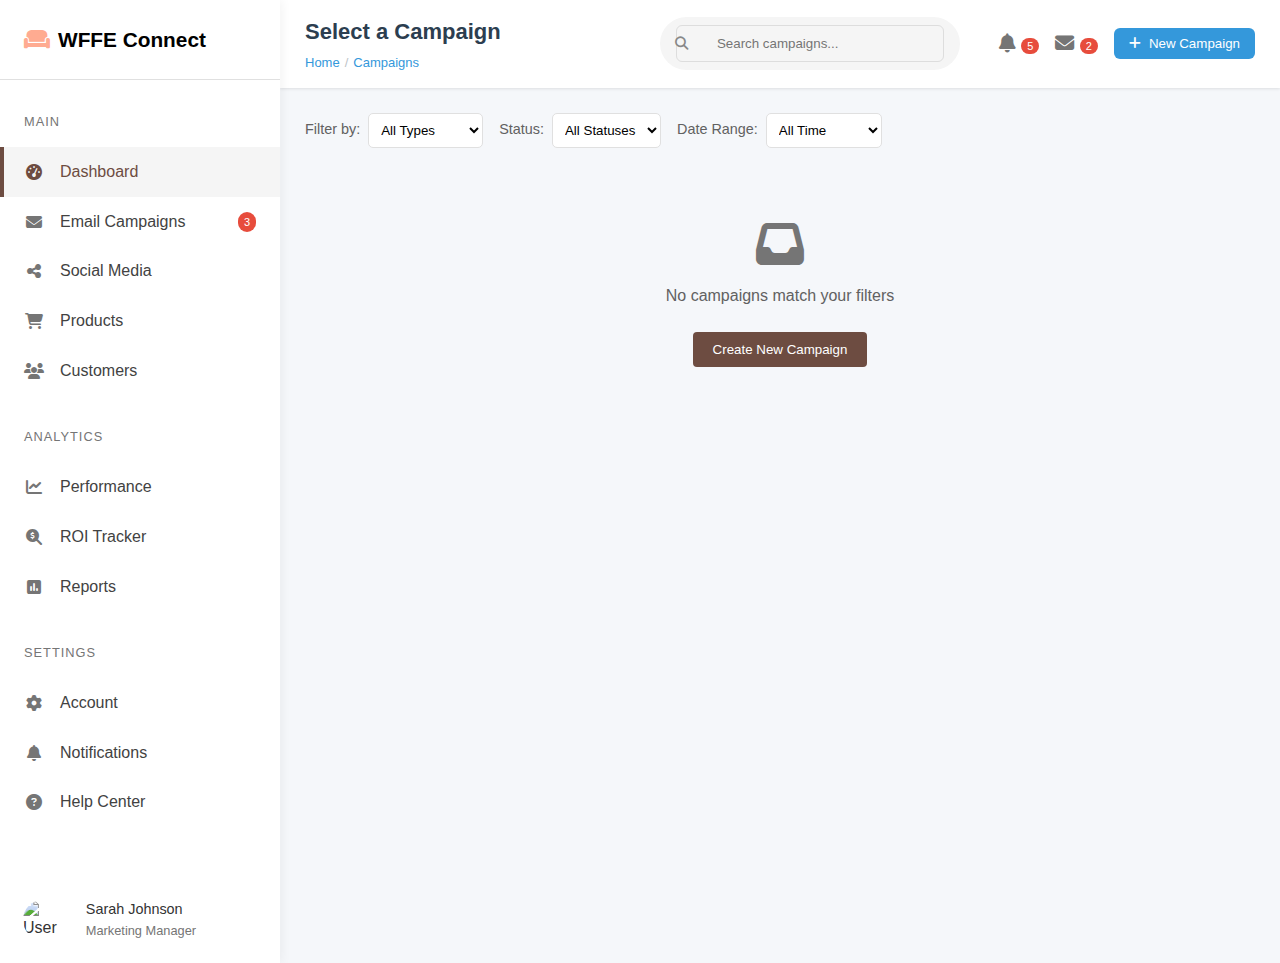
==== commit 968ee89e: "Current change" ====
--- a/dashboard/index.html
+++ b/dashboard/index.html
@@ -4,27 +4,22 @@
     <meta charset="UTF-8">
     <meta name="viewport" content="width=device-width, initial-scale=1.0">
     <title>Dashboard | WFFE Connect</title>
-    
-    <!-- Font Awesome -->
     <link rel="stylesheet" href="https://cdnjs.cloudflare.com/ajax/libs/font-awesome/6.4.0/css/all.min.css">
-    
-    <!-- Google Fonts -->
+    <link rel="stylesheet" href="../assets/css/styles.css">
+    <link rel="stylesheet" href="dashboard.css">
     <link rel="preconnect" href="https://fonts.googleapis.com">
     <link rel="preconnect" href="https://fonts.gstatic.com" crossorigin>
     <link href="https://fonts.googleapis.com/css2?family=DM+Sans:ital,opsz,wght@0,9..40,100..1000;1,9..40,100..1000&family=Epilogue:wght@700;800&display=swap" rel="stylesheet">
-    
-    <!-- CSS -->
-    <link rel="stylesheet" href="../assets/css/styles.css">
-    <link rel="stylesheet" href="dashboard.css">
 </head>
 <body>
+    <!-- Dashboard Layout -->
     <div class="dashboard-container">
-        <!-- SIDEBAR -->
-        <aside class="sidebar" id="sidebar">
+        <!-- Sidebar Navigation -->
+        <aside class="sidebar">
             <div class="sidebar-header">
                 <div class="logo">
                     <a href="/"><i class="fas fa-couch"></i></a>
-                    <span><a href="/">WFFE Connect</a></span>
+                    <span><a href="/" style="text-decoration: none; color: black;">WFFE Connect</a></span>
                 </div>
                 <button class="sidebar-toggle" id="sidebarToggle">
                     <i class="fas fa-bars"></i>
@@ -32,12 +27,11 @@
             </div>
             
             <nav class="sidebar-nav">
-                <!-- Main Navigation -->
                 <div class="nav-section">
                     <div class="nav-title">Main</div>
                     <ul>
                         <li class="active">
-                            <a href="#">
+                            <a href="#" id="dashboardLink">
                                 <i class="fas fa-tachometer-alt"></i>
                                 <span>Dashboard</span>
                             </a>
@@ -46,7 +40,7 @@
                             <a href="/dashboard/campaigns/email/index.html">
                                 <i class="fas fa-envelope"></i>
                                 <span>Email Campaigns</span>
-                                <span class="badge" id="emailCampaignsCount">0</span>
+                                <span class="badge">3</span>
                             </a>
                         </li>
                         <li>
@@ -70,12 +64,11 @@
                     </ul>
                 </div>
                 
-                <!-- Analytics Navigation -->
                 <div class="nav-section">
                     <div class="nav-title">Analytics</div>
                     <ul>
                         <li>
-                            <a href="/dashboard/campaigns/email/analytics.html">
+                            <a href="#" id="analyticsLink">
                                 <i class="fas fa-chart-line"></i>
                                 <span>Performance</span>
                             </a>
@@ -95,7 +88,6 @@
                     </ul>
                 </div>
                 
-                <!-- Settings Navigation -->
                 <div class="nav-section">
                     <div class="nav-title">Settings</div>
                     <ul>
@@ -109,7 +101,6 @@
                             <a href="#">
                                 <i class="fas fa-bell"></i>
                                 <span>Notifications</span>
-                                <span class="badge" id="notificationsCount">0</span>
                             </a>
                         </li>
                         <li>
@@ -122,50 +113,49 @@
                 </div>
             </nav>
             
-            <!-- User Profile -->
             <div class="sidebar-footer">
                 <div class="user-profile">
                     <div class="avatar">
-                        <img src="https://randomuser.me/api/portraits/women/45.jpg" alt="User" id="userAvatar">
+                        <img src="https://randomuser.me/api/portraits/women/45.jpg" alt="User">
                     </div>
                     <div class="user-info">
-                        <div class="name" id="userName">Loading...</div>
-                        <div class="role" id="userRole">Loading...</div>
-                    </div>
-                    <button class="user-menu" id="userMenuBtn">
+                        <div class="name">Sarah Johnson</div>
+                        <div class="role">Marketing Manager</div>
+                    </div>
+                    <button class="user-menu">
                         <i class="fas fa-ellipsis-v"></i>
                     </button>
                 </div>
             </div>
         </aside>
-
-        <!-- MAIN CONTENT -->
+        
+        <!-- Main Content Area -->
         <main class="main-content">
-            <!-- TOP BAR -->
+            <!-- Top Navigation Bar -->
             <header class="topbar">
                 <div class="topbar-left">
-                    <h1>Dashboard Overview</h1>
-                    <div class="breadcrumb">
+                    <h1 id="pageTitle">Select a Campaign</h1>
+                    <div class="breadcrumb" id="breadcrumb">
                         <a href="#">Home</a>
                         <span>/</span>
-                        <a href="#">Dashboard</a>
+                        <a href="#">Campaigns</a>
                     </div>
                 </div>
                 
                 <div class="topbar-right">
                     <div class="search-box">
-                        <input type="text" placeholder="Search..." id="searchInput">
-                        <button id="searchBtn"><i class="fas fa-search"></i></button>
+                        <input type="text" placeholder="Search campaigns..." id="campaignSearch">
+                        <button><i class="fas fa-search"></i></button>
                     </div>
                     
                     <div class="topbar-actions">
-                        <button class="notification-btn" id="notificationsBtn">
+                        <button class="notification-btn">
                             <i class="fas fa-bell"></i>
-                            <span class="badge" id="notificationsBadge">0</span>
+                            <span class="badge">5</span>
                         </button>
-                        <button class="message-btn" id="messagesBtn">
+                        <button class="message-btn">
                             <i class="fas fa-envelope"></i>
-                            <span class="badge" id="messagesBadge">0</span>
+                            <span class="badge">2</span>
                         </button>
                         <button class="quick-action-btn" id="newCampaignBtn">
                             <i class="fas fa-plus"></i>
@@ -175,163 +165,178 @@
                 </div>
             </header>
             
-            <!-- DASHBOARD CONTENT -->
+            <!-- Dashboard Content -->
             <div class="content-wrapper">
-                <!-- STATS CARDS -->
-                <div class="stats-grid">
-                    <div class="stat-card">
-                        <div class="stat-icon impression-icon">
-                            <i class="fas fa-eye"></i>
-                        </div>
-                        <div class="stat-info">
-                            <div class="stat-value" id="impressionsStat">0</div>
-                            <div class="stat-label">Impressions</div>
-                        </div>
-                        <div class="stat-trend up" id="impressionsTrend">
-                            <i class="fas fa-arrow-up"></i> <span>0%</span>
-                        </div>
-                    </div>
-                    
-                    <div class="stat-card">
-                        <div class="stat-icon click-icon">
-                            <i class="fas fa-mouse-pointer"></i>
-                        </div>
-                        <div class="stat-info">
-                            <div class="stat-value" id="clicksStat">0</div>
-                            <div class="stat-label">Clicks</div>
-                        </div>
-                        <div class="stat-trend up" id="clicksTrend">
-                            <i class="fas fa-arrow-up"></i> <span>0%</span>
-                        </div>
-                    </div>
-                    
-                    <div class="stat-card">
-                        <div class="stat-icon conversion-icon">
-                            <i class="fas fa-shopping-cart"></i>
-                        </div>
-                        <div class="stat-info">
-                            <div class="stat-value" id="conversionsStat">0</div>
-                            <div class="stat-label">Conversions</div>
-                        </div>
-                        <div class="stat-trend down" id="conversionsTrend">
-                            <i class="fas fa-arrow-down"></i> <span>0%</span>
-                        </div>
-                    </div>
-                    
-                    <div class="stat-card">
-                        <div class="stat-icon revenue-icon">
-                            <i class="fas fa-dollar-sign"></i>
-                        </div>
-                        <div class="stat-info">
-                            <div class="stat-value" id="revenueStat">$0</div>
-                            <div class="stat-label">Revenue</div>
-                        </div>
-                        <div class="stat-trend up" id="revenueTrend">
-                            <i class="fas fa-arrow-up"></i> <span>0%</span>
+                <!-- Campaign Selection View -->
+                <div class="campaign-selection-view" id="campaignSelectionView">
+                    <div class="campaign-filters">
+                        <div class="filter-group">
+                            <label>Filter by:</label>
+                            <select id="campaignTypeFilter">
+                                <option value="all">All Types</option>
+                                <option value="email">Email</option>
+                                <option value="social">Social Media</option>
+                                <option value="paid">Paid Ads</option>
+                            </select>
+                        </div>
+                        <div class="filter-group">
+                            <label>Status:</label>
+                            <select id="campaignStatusFilter">
+                                <option value="all">All Statuses</option>
+                                <option value="active">Active</option>
+                                <option value="completed">Completed</option>
+                                <option value="draft">Draft</option>
+                            </select>
+                        </div>
+                        <div class="filter-group">
+                            <label>Date Range:</label>
+                            <select id="campaignDateFilter">
+                                <option value="all">All Time</option>
+                                <option value="7days">Last 7 Days</option>
+                                <option value="30days">Last 30 Days</option>
+                                <option value="90days">Last 90 Days</option>
+                            </select>
+                        </div>
+                    </div>
+                    
+                    <div class="campaign-grid" id="campaignGrid">
+                        <!-- Campaign cards will be loaded here dynamically -->
+                        <div class="campaign-card loading">
+                            <div class="loading-spinner"></div>
+                            <p>Loading campaigns...</p>
                         </div>
                     </div>
                 </div>
                 
-                <!-- CHARTS ROW -->
-                <div class="charts-row">
-                    <div class="chart-card">
-                        <div class="card-header">
-                            <h3>Campaign Performance</h3>
-                            <div class="card-actions">
-                                <select class="time-select" id="timeRangeSelect">
-                                    <option value="7">Last 7 days</option>
-                                    <option value="30" selected>Last 30 days</option>
-                                    <option value="90">Last 90 days</option>
-                                </select>
-                            </div>
-                        </div>
-                        <div class="chart-container">
-                            <canvas id="performanceChart"></canvas>
-                        </div>
-                    </div>
-                    
-                    <div class="chart-card">
-                        <div class="card-header">
-                            <h3>Traffic Sources</h3>
-                        </div>
-                        <div class="chart-container">
-                            <canvas id="trafficChart"></canvas>
-                        </div>
-                    </div>
-                </div>
-                
-                <!-- BOTTOM CONTENT ROW -->
-                <div class="content-row">
-                    <!-- RECENT CAMPAIGNS -->
-                    <div class="content-card">
-                        <div class="card-header">
-                            <h3>Recent Campaigns</h3>
-                            <a href="#" class="view-all" id="viewAllCampaigns">View All</a>
-                        </div>
-                        <div class="campaign-list" id="campaignList">
-                            <div class="loading-spinner">
-                                <i class="fas fa-spinner fa-spin"></i> Loading campaigns...
-                            </div>
-                        </div>
-                    </div>
-                    
-                    <!-- QUICK ACTIONS -->
-                    <div class="content-card quick-actions">
-                        <div class="card-header">
-                            <h3>Quick Actions</h3>
-                        </div>
-                        <div class="actions-grid">
-                            <button class="action-btn" id="newEmailBtn">
-                                <div class="action-icon">
-                                    <i class="fas fa-envelope"></i>
+                <!-- Campaign Analytics View (hidden by default) -->
+                <div class="campaign-analytics-view" id="campaignAnalyticsView" style="display: none;">
+                    <div class="back-to-campaigns" id="backToCampaigns">
+                        <i class="fas fa-arrow-left"></i>
+                        <span>Back to Campaigns</span>
+                    </div>
+                    
+                    <div class="campaign-header">
+                        <div class="campaign-title">
+                            <h2 id="selectedCampaignName">Campaign Name</h2>
+                            <div class="campaign-meta">
+                                <span class="campaign-type" id="selectedCampaignType">
+                                    <i class="fas fa-envelope"></i> Email
+                                </span>
+                                <span class="campaign-date" id="selectedCampaignDate">Jun 10, 2023</span>
+                                <span class="campaign-status active" id="selectedCampaignStatus">Active</span>
+                            </div>
+                        </div>
+                        <div class="campaign-actions">
+                            <button class="btn secondary">
+                                <i class="fas fa-pencil-alt"></i> Edit
+                            </button>
+                            <button class="btn primary">
+                                <i class="fas fa-rocket"></i> Publish
+                            </button>
+                        </div>
+                    </div>
+                    
+                    <!-- Stats Cards -->
+                    <div class="stats-grid">
+                        <div class="stat-card">
+                            <div class="stat-icon" style="background-color: #FFEE58;">
+                                <i class="fas fa-eye" style="color: #FBC02D;"></i>
+                            </div>
+                            <div class="stat-info">
+                                <div class="stat-value" id="impressionsStat">0</div>
+                                <div class="stat-label">Impressions</div>
+                            </div>
+                            <div class="stat-trend up" id="impressionsTrend">
+                                <i class="fas fa-arrow-up"></i> 0%
+                            </div>
+                        </div>
+                        
+                        <div class="stat-card">
+                            <div class="stat-icon" style="background-color: #B3E5FC;">
+                                <i class="fas fa-mouse-pointer" style="color: #03A9F4;"></i>
+                            </div>
+                            <div class="stat-info">
+                                <div class="stat-value" id="clicksStat">0</div>
+                                <div class="stat-label">Clicks</div>
+                            </div>
+                            <div class="stat-trend up" id="clicksTrend">
+                                <i class="fas fa-arrow-up"></i> 0%
+                            </div>
+                        </div>
+                        
+                        <div class="stat-card">
+                            <div class="stat-icon" style="background-color: #C8E6C9;">
+                                <i class="fas fa-shopping-cart" style="color: #4CAF50;"></i>
+                            </div>
+                            <div class="stat-info">
+                                <div class="stat-value" id="conversionsStat">0</div>
+                                <div class="stat-label">Conversions</div>
+                            </div>
+                            <div class="stat-trend down" id="conversionsTrend">
+                                <i class="fas fa-arrow-down"></i> 0%
+                            </div>
+                        </div>
+                        
+                        <div class="stat-card">
+                            <div class="stat-icon" style="background-color: #FFCDD2;">
+                                <i class="fas fa-dollar-sign" style="color: #F44336;"></i>
+                            </div>
+                            <div class="stat-info">
+                                <div class="stat-value" id="revenueStat">$0</div>
+                                <div class="stat-label">Revenue</div>
+                            </div>
+                            <div class="stat-trend up" id="revenueTrend">
+                                <i class="fas fa-arrow-up"></i> 0%
+                            </div>
+                        </div>
+                    </div>
+                    
+                    <!-- Main Charts Row -->
+                    <div class="charts-row">
+                        <div class="chart-card">
+                            <div class="card-header">
+                                <h3>Performance Over Time</h3>
+                                <div class="card-actions">
+                                    <select class="time-select" id="performanceTimeRange">
+                                        <option>Last 7 days</option>
+                                        <option selected>Last 30 days</option>
+                                        <option>Last 90 days</option>
+                                    </select>
                                 </div>
-                                <span>New Email</span>
-                            </button>
-                            
-                            <button class="action-btn" id="newSocialPostBtn">
-                                <div class="action-icon">
-                                    <i class="fas fa-share-alt"></i>
-                                </div>
-                                <span>Social Post</span>
-                            </button>
-                            
-                            <button class="action-btn" id="createAdBtn">
-                                <div class="action-icon">
-                                    <i class="fas fa-ad"></i>
-                                </div>
-                                <span>Create Ad</span>
-                            </button>
-                            
-                            <button class="action-btn" id="viewReportsBtn">
-                                <div class="action-icon">
-                                    <i class="fas fa-chart-line"></i>
-                                </div>
-                                <span>View Reports</span>
-                            </button>
-                            
-                            <button class="action-btn" id="audienceBtn">
-                                <div class="action-icon">
-                                    <i class="fas fa-users"></i>
-                                </div>
-                                <span>Audience</span>
-                            </button>
-                            
-                            <button class="action-btn" id="addProductBtn">
-                                <div class="action-icon">
-                                    <i class="fas fa-couch"></i>
-                                </div>
-                                <span>Add Product</span>
-                            </button>
+                            </div>
+                            <div class="chart-container">
+                                <canvas id="performanceChart"></canvas>
+                            </div>
                         </div>
                         
-                        <!-- RECENT ACTIVITY -->
-                        <div class="recent-activity">
-                            <h4>Recent Activity</h4>
-                            <ul id="recentActivityList">
-                                <li class="loading-spinner">
-                                    <i class="fas fa-spinner fa-spin"></i> Loading activity...
-                                </li>
-                            </ul>
+                        <div class="chart-card">
+                            <div class="card-header">
+                                <h3>Traffic Sources</h3>
+                            </div>
+                            <div class="chart-container">
+                                <canvas id="trafficChart"></canvas>
+                            </div>
+                        </div>
+                    </div>
+                    
+                    <!-- Additional Analytics -->
+                    <div class="content-row">
+                        <div class="content-card">
+                            <div class="card-header">
+                                <h3>Audience Demographics</h3>
+                            </div>
+                            <div class="chart-container">
+                                <canvas id="demographicsChart"></canvas>
+                            </div>
+                        </div>
+                        
+                        <div class="content-card">
+                            <div class="card-header">
+                                <h3>Top Performing Content</h3>
+                            </div>
+                            <div class="top-content-list" id="topContentList">
+                                <!-- Will be populated dynamically -->
+                            </div>
                         </div>
                     </div>
                 </div>
@@ -339,52 +344,527 @@
         </main>
     </div>
 
-    <!-- NEW CAMPAIGN MODAL -->
-    <div class="modal" id="newCampaignModal">
-        <div class="modal-content">
-            <span class="close-modal" id="closeModal">&times;</span>
-            <h2>Create New Campaign</h2>
-            <form id="campaignForm">
-                <div class="form-group">
-                    <label for="campaignName">Campaign Name</label>
-                    <input type="text" id="campaignName" required placeholder="Summer Sale 2023">
-                </div>
-                
-                <div class="form-group">
-                    <label for="campaignType">Campaign Type</label>
-                    <select id="campaignType" required>
-                        <option value="">Select type</option>
-                        <option value="email">Email Campaign</option>
-                        <option value="social">Social Media</option>
-                        <option value="product">Product Promotion</option>
-                    </select>
-                </div>
-                
-                <div class="form-group-row">
-                    <div class="form-group">
-                        <label for="startDate">Start Date</label>
-                        <input type="date" id="startDate" required>
-                    </div>
-                    
-                    <div class="form-group">
-                        <label for="endDate">End Date</label>
-                        <input type="date" id="endDate" required>
-                    </div>
-                </div>
-                
-                <div class="form-actions">
-                    <button type="button" class="btn-secondary" id="cancelCampaignBtn">Cancel</button>
-                    <button type="submit" class="btn-primary">Create Campaign</button>
-                </div>
-            </form>
-        </div>
-    </div>
-
-    <!-- TOAST NOTIFICATION -->
-    <div class="toast-container" id="toastContainer"></div>
-
-    <!-- JavaScript -->
+    <!-- Chart.js -->
     <script src="https://cdn.jsdelivr.net/npm/chart.js"></script>
-    <script src="dashboard.js"></script>
+    <script>
+        document.addEventListener('DOMContentLoaded', function () {
+            // State management
+            const state = {
+                selectedCampaign: null,
+                campaigns: [],
+                filteredCampaigns: [],
+                performanceChart: null,
+                trafficChart: null,
+                demographicsChart: null
+            };
+
+            // DOM Elements (same as before)
+            const elements = {
+                campaignSelectionView: document.getElementById('campaignSelectionView'),
+                campaignAnalyticsView: document.getElementById('campaignAnalyticsView'),
+                campaignGrid: document.getElementById('campaignGrid'),
+                backToCampaigns: document.getElementById('backToCampaigns'),
+                pageTitle: document.getElementById('pageTitle'),
+                breadcrumb: document.getElementById('breadcrumb'),
+                campaignSearch: document.getElementById('campaignSearch'),
+                campaignTypeFilter: document.getElementById('campaignTypeFilter'),
+                campaignStatusFilter: document.getElementById('campaignStatusFilter'),
+                campaignDateFilter: document.getElementById('campaignDateFilter'),
+                selectedCampaignName: document.getElementById('selectedCampaignName'),
+                selectedCampaignType: document.getElementById('selectedCampaignType'),
+                selectedCampaignDate: document.getElementById('selectedCampaignDate'),
+                selectedCampaignStatus: document.getElementById('selectedCampaignStatus'),
+                impressionsStat: document.getElementById('impressionsStat'),
+                clicksStat: document.getElementById('clicksStat'),
+                conversionsStat: document.getElementById('conversionsStat'),
+                revenueStat: document.getElementById('revenueStat'),
+                impressionsTrend: document.getElementById('impressionsTrend'),
+                clicksTrend: document.getElementById('clicksTrend'),
+                conversionsTrend: document.getElementById('conversionsTrend'),
+                revenueTrend: document.getElementById('revenueTrend'),
+                topContentList: document.getElementById('topContentList'),
+                performanceTimeRange: document.getElementById('performanceTimeRange')
+            };
+
+            // Event Listeners (same as before)
+            elements.backToCampaigns.addEventListener('click', showCampaignSelection);
+            elements.campaignTypeFilter.addEventListener('change', filterCampaigns);
+            elements.campaignStatusFilter.addEventListener('change', filterCampaigns);
+            elements.campaignDateFilter.addEventListener('change', filterCampaigns);
+            elements.campaignSearch.addEventListener('input', filterCampaigns);
+            elements.performanceTimeRange.addEventListener('change', updatePerformanceChart);
+
+            // Initialize the app
+            init();
+
+            async function init() {
+                await fetchCampaigns();
+                renderCampaignGrid();
+            }
+
+            async function fetchCampaigns() {
+                try {
+                    // Show loading state
+                    elements.campaignGrid.innerHTML = `
+                        <div class="campaign-card loading">
+                            <div class="loading-spinner"></div>
+                            <p>Loading campaigns...</p>
+                        </div>
+                    `;
+
+                    // Make API call to your backend
+                    const response = await fetch('http://localhost:8000/api/campaigns');
+                    
+                    if (!response.ok) {
+                        throw new Error(`HTTP error! status: ${response.status}`);
+                    }
+
+                    const apiData = await response.json();
+
+                    // Transform API data to match frontend structure
+                    state.campaigns = apiData.map(campaign => ({
+                        id: campaign.campaign_id,
+                        name: campaign.name,
+                        type: campaign.campaign_type,
+                        status: campaign.status,
+                        startDate: campaign.start_date,
+                        endDate: campaign.end_date,
+                        impressions: campaign.impressions || 0,
+                        clicks: campaign.clicks || 0,
+                        conversions: campaign.conversions || 0,
+                        revenue: campaign.revenue || 0,
+                        ctr: campaign.ctr || 0,
+                        cr: campaign.conversion_rate || 0,
+                        products: campaign.products || [],
+                        // Generate mock analytics data (replace with real API calls if available)
+                        dailyData: generateDailyData(
+                            Math.ceil((new Date(campaign.end_date) - new Date(campaign.start_date)) / (1000 * 60 * 60 * 24)),
+                            campaign.impressions || 0,
+                            campaign.clicks || 0,
+                            campaign.conversions || 0
+                        ),
+                        trafficSources: {
+                            organic: 35,
+                            social: 25,
+                            email: 20,
+                            direct: 15,
+                            referral: 5
+                        },
+                        demographics: {
+                            age: {
+                                "18-24": 15,
+                                "25-34": 35,
+                                "35-44": 25,
+                                "45-54": 15,
+                                "55+": 10
+                            },
+                            gender: {
+                                male: 40,
+                                female: 60
+                            }
+                        },
+                        topContent: [
+                            { title: "Featured Product", clicks: 842, ctr: 18.2 },
+                            { title: "Special Offer", clicks: 756, ctr: 16.5 },
+                            { title: "New Collection", clicks: 632, ctr: 14.8 }
+                        ]
+                    }));
+                    
+                    state.filteredCampaigns = [...state.campaigns];
+                } catch (error) {
+                    console.error('Error fetching campaigns:', error);
+                    // Show error to user
+                    elements.campaignGrid.innerHTML = `
+                        <div class="empty-state error">
+                            <i class="fas fa-exclamation-triangle"></i>
+                            <p>Failed to load campaigns</p>
+                            <button class="btn primary" onclick="window.location.reload()">Try Again</button>
+                        </div>
+                    `;
+                }
+            }
+
+
+            function generateDailyData(days, totalImpressions, totalClicks, totalConversions) {
+                const data = [];
+                const avgImpressions = totalImpressions / days;
+                const avgClicks = totalClicks / days;
+                const avgConversions = totalConversions / days;
+                
+                for (let i = 0; i < days; i++) {
+                    // Add some randomness to make it look realistic
+                    const impressions = Math.floor(avgImpressions * (0.8 + Math.random() * 0.4));
+                    const clicks = Math.floor(avgClicks * (0.8 + Math.random() * 0.4));
+                    const conversions = Math.floor(avgConversions * (0.8 + Math.random() * 0.4));
+                    
+                    const date = new Date();
+                    date.setDate(date.getDate() - (days - i));
+                    
+                    data.push({
+                        date: date.toISOString().split('T')[0],
+                        impressions,
+                        clicks,
+                        conversions,
+                        revenue: Math.floor(conversions * (40 + Math.random() * 20))
+                    });
+                }
+                
+                return data;
+            }
+
+            function renderCampaignGrid() {
+                elements.campaignGrid.innerHTML = '';
+                
+                if (state.filteredCampaigns.length === 0) {
+                    elements.campaignGrid.innerHTML = `
+                        <div class="empty-state">
+                            <i class="fas fa-inbox"></i>
+                            <p>No campaigns match your filters</p>
+                            <button class="btn primary" id="newCampaignBtn">Create New Campaign</button>
+                        </div>
+                    `;
+                    return;
+                }
+                
+                state.filteredCampaigns.forEach(campaign => {
+                    const campaignCard = document.createElement('div');
+                    campaignCard.className = `campaign-card ${campaign.status}`;
+                    campaignCard.innerHTML = `
+                        <div class="campaign-card-header">
+                            <h3>${campaign.name}</h3>
+                            <span class="campaign-type ${campaign.type}">
+                                ${getCampaignTypeIcon(campaign.type)} ${formatCampaignType(campaign.type)}
+                            </span>
+                        </div>
+                        <div class="campaign-card-dates">
+                            <div>
+                                <small>Start Date</small>
+                                <p>${formatDate(campaign.startDate)}</p>
+                            </div>
+                            <div>
+                                <small>End Date</small>
+                                <p>${formatDate(campaign.endDate)}</p>
+                            </div>
+                        </div>
+                        <div class="campaign-card-stats">
+                            <div>
+                                <small>Impressions</small>
+                                <p>${campaign.impressions.toLocaleString()}</p>
+                            </div>
+                            <div>
+                                <small>Clicks</small>
+                                <p>${campaign.clicks.toLocaleString()}</p>
+                            </div>
+                            <div>
+                                <small>Revenue</small>
+                                <p>$${campaign.revenue.toLocaleString()}</p>
+                            </div>
+                        </div>
+                        <div class="campaign-card-actions">
+                            <button class="btn secondary view-campaign" data-id="${campaign.id}">
+                                View Analytics
+                            </button>
+                        </div>
+                    `;
+                    
+                    campaignCard.querySelector('.view-campaign').addEventListener('click', () => {
+                        showCampaignAnalytics(campaign.id);
+                    });
+                    
+                    elements.campaignGrid.appendChild(campaignCard);
+                });
+            }
+
+            function filterCampaigns() {
+                const typeFilter = elements.campaignTypeFilter.value;
+                const statusFilter = elements.campaignStatusFilter.value;
+                const dateFilter = elements.campaignDateFilter.value;
+                const searchQuery = elements.campaignSearch.value.toLowerCase();
+                
+                state.filteredCampaigns = state.campaigns.filter(campaign => {
+                    // Type filter
+                    if (typeFilter !== 'all' && campaign.type !== typeFilter) {
+                        return false;
+                    }
+                    
+                    // Status filter
+                    if (statusFilter !== 'all' && campaign.status !== statusFilter) {
+                        return false;
+                    }
+                    
+                    // Date filter
+                    if (dateFilter !== 'all') {
+                        const days = parseInt(dateFilter);
+                        const cutoffDate = new Date();
+                        cutoffDate.setDate(cutoffDate.getDate() - days);
+                        
+                        const campaignDate = new Date(campaign.startDate);
+                        if (campaignDate < cutoffDate) {
+                            return false;
+                        }
+                    }
+                    
+                    // Search filter
+                    if (searchQuery && !campaign.name.toLowerCase().includes(searchQuery)) {
+                        return false;
+                    }
+                    
+                    return true;
+                });
+                
+                renderCampaignGrid();
+            }
+
+            function showCampaignSelection() {
+                elements.campaignSelectionView.style.display = 'block';
+                elements.campaignAnalyticsView.style.display = 'none';
+                elements.pageTitle.textContent = 'Select a Campaign';
+                updateBreadcrumb(['Home', 'Campaigns']);
+                state.selectedCampaign = null;
+            }
+
+            function showCampaignAnalytics(campaignId) {
+                state.selectedCampaign = state.campaigns.find(c => c.id === campaignId);
+                if (!state.selectedCampaign) return;
+                
+                // Update UI elements
+                elements.campaignSelectionView.style.display = 'none';
+                elements.campaignAnalyticsView.style.display = 'block';
+                elements.pageTitle.textContent = state.selectedCampaign.name;
+                updateBreadcrumb(['Home', 'Campaigns', state.selectedCampaign.name]);
+                
+                // Update campaign info
+                elements.selectedCampaignName.textContent = state.selectedCampaign.name;
+                elements.selectedCampaignType.innerHTML = `
+                    ${getCampaignTypeIcon(state.selectedCampaign.type)} ${formatCampaignType(state.selectedCampaign.type)}
+                `;
+                elements.selectedCampaignType.className = `campaign-type ${state.selectedCampaign.type}`;
+                elements.selectedCampaignDate.textContent = formatDate(state.selectedCampaign.startDate);
+                elements.selectedCampaignStatus.textContent = state.selectedCampaign.status;
+                elements.selectedCampaignStatus.className = `campaign-status ${state.selectedCampaign.status}`;
+                
+                // Update stats
+                elements.impressionsStat.textContent = state.selectedCampaign.impressions.toLocaleString();
+                elements.clicksStat.textContent = state.selectedCampaign.clicks.toLocaleString();
+                elements.conversionsStat.textContent = state.selectedCampaign.conversions.toLocaleString();
+                elements.revenueStat.textContent = `$${state.selectedCampaign.revenue.toLocaleString()}`;
+                
+                // Update trends (random for demo)
+                elements.impressionsTrend.innerHTML = `<i class="fas fa-arrow-up"></i> ${state.selectedCampaign.ctr.toFixed(2)}%`;
+                elements.clicksTrend.innerHTML = `<i class="fas fa-arrow-up"></i> ${(state.selectedCampaign.ctr * 0.8).toFixed(2)}%`;
+                elements.conversionsTrend.innerHTML = `<i class="fas fa-arrow-up"></i> ${state.selectedCampaign.cr.toFixed(2)}%`;
+                elements.revenueTrend.innerHTML = `<i class="fas fa-arrow-up"></i> ${(state.selectedCampaign.cr * 1.2).toFixed(2)}%`;
+                
+                // Update top content
+                elements.topContentList.innerHTML = '';
+                state.selectedCampaign.topContent.forEach(item => {
+                    const li = document.createElement('li');
+                    li.innerHTML = `
+                        <div class="content-item">
+                            <div class="content-title">${item.title}</div>
+                            <div class="content-stats">
+                                <span>${item.clicks} clicks</span>
+                                <span>${item.ctr}% CTR</span>
+                            </div>
+                        </div>
+                    `;
+                    elements.topContentList.appendChild(li);
+                });
+                
+                // Initialize charts
+                initCharts();
+            }
+
+            function initCharts() {
+                // Destroy existing charts if they exist
+                if (state.performanceChart) {
+                    state.performanceChart.destroy();
+                }
+                if (state.trafficChart) {
+                    state.trafficChart.destroy();
+                }
+                if (state.demographicsChart) {
+                    state.demographicsChart.destroy();
+                }
+                
+                // Performance Chart
+                const performanceCtx = document.getElementById('performanceChart').getContext('2d');
+                state.performanceChart = new Chart(performanceCtx, {
+                    type: 'line',
+                    data: {
+                        labels: state.selectedCampaign.dailyData.map(data => formatShortDate(data.date)),
+                        datasets: [
+                            {
+                                label: 'Impressions',
+                                data: state.selectedCampaign.dailyData.map(data => data.impressions),
+                                borderColor: '#FBC02D',
+                                backgroundColor: 'rgba(251, 192, 45, 0.1)',
+                                tension: 0.3,
+                                fill: true
+                            },
+                            {
+                                label: 'Clicks',
+                                data: state.selectedCampaign.dailyData.map(data => data.clicks),
+                                borderColor: '#03A9F4',
+                                backgroundColor: 'rgba(3, 169, 244, 0.1)',
+                                tension: 0.3,
+                                fill: true
+                            },
+                            {
+                                label: 'Conversions',
+                                data: state.selectedCampaign.dailyData.map(data => data.conversions),
+                                borderColor: '#4CAF50',
+                                backgroundColor: 'rgba(76, 175, 80, 0.1)',
+                                tension: 0.3,
+                                fill: true
+                            }
+                        ]
+                    },
+                    options: {
+                        responsive: true,
+                        plugins: {
+                            legend: {
+                                position: 'top',
+                            },
+                            tooltip: {
+                                mode: 'index',
+                                intersect: false,
+                            }
+                        },
+                        scales: {
+                            y: {
+                                beginAtZero: true
+                            }
+                        }
+                    }
+                });
+                
+                // Traffic Chart
+                const trafficCtx = document.getElementById('trafficChart').getContext('2d');
+                state.trafficChart = new Chart(trafficCtx, {
+                    type: 'doughnut',
+                    data: {
+                        labels: ['Organic Search', 'Social Media', 'Email', 'Direct', 'Referral'],
+                        datasets: [{
+                            data: [
+                                state.selectedCampaign.trafficSources.organic,
+                                state.selectedCampaign.trafficSources.social,
+                                state.selectedCampaign.trafficSources.email,
+                                state.selectedCampaign.trafficSources.direct,
+                                state.selectedCampaign.trafficSources.referral
+                            ],
+                            backgroundColor: [
+                                '#4CAF50',
+                                '#2196F3',
+                                '#9C27B0',
+                                '#FF9800',
+                                '#F44336'
+                            ],
+                            borderWidth: 0
+                        }]
+                    },
+                    options: {
+                        responsive: true,
+                        plugins: {
+                            legend: {
+                                position: 'right',
+                            }
+                        },
+                        cutout: '70%'
+                    }
+                });
+                
+                // Demographics Chart
+                const demographicsCtx = document.getElementById('demographicsChart').getContext('2d');
+                state.demographicsChart = new Chart(demographicsCtx, {
+                    type: 'bar',
+                    data: {
+                        labels: Object.keys(state.selectedCampaign.demographics.age),
+                        datasets: [
+                            {
+                                label: 'Age Distribution',
+                                data: Object.values(state.selectedCampaign.demographics.age),
+                                backgroundColor: '#03A9F4',
+                                borderRadius: 4
+                            }
+                        ]
+                    },
+                    options: {
+                        responsive: true,
+                        plugins: {
+                            legend: {
+                                display: false
+                            }
+                        },
+                        scales: {
+                            y: {
+                                beginAtZero: true,
+                                ticks: {
+                                    callback: function(value) {
+                                        return value + '%';
+                                    }
+                                }
+                            }
+                        }
+                    }
+                });
+            }
+
+            function updatePerformanceChart() {
+                // In a real app, this would fetch new data based on the time range
+                // For this demo, we'll just regenerate the chart with the same data
+                if (state.selectedCampaign) {
+                    initCharts();
+                }
+            }
+
+            // Helper functions
+            function getCampaignTypeIcon(type) {
+                switch(type) {
+                    case 'email': return '<i class="fas fa-envelope"></i>';
+                    case 'social': return '<i class="fas fa-share-alt"></i>';
+                    case 'paid': return '<i class="fas fa-ad"></i>';
+                    default: return '<i class="fas fa-campaign"></i>';
+                }
+            }
+
+            function formatCampaignType(type) {
+                switch(type) {
+                    case 'email': return 'Email';
+                    case 'social': return 'Social';
+                    case 'paid': return 'Paid';
+                    default: return 'Campaign';
+                }
+            }
+
+            function formatDate(dateString) {
+                const options = { year: 'numeric', month: 'short', day: 'numeric' };
+                return new Date(dateString).toLocaleDateString('en-US', options);
+            }
+
+            function formatShortDate(dateString) {
+                const options = { month: 'short', day: 'numeric' };
+                return new Date(dateString).toLocaleDateString('en-US', options);
+            }
+
+            function updateBreadcrumb(items) {
+                elements.breadcrumb.innerHTML = '';
+                items.forEach((item, index) => {
+                    const span = document.createElement(index === items.length - 1 ? 'span' : 'a');
+                    if (index !== items.length - 1) {
+                        span.href = '#';
+                    }
+                    span.textContent = item;
+                    elements.breadcrumb.appendChild(span);
+                    
+                    if (index < items.length - 1) {
+                        const separator = document.createElement('span');
+                        separator.textContent = '/';
+                        elements.breadcrumb.appendChild(separator);
+                    }
+                });
+            }
+        });
+    </script>
 </body>
 </html>--- a/dashboard/dashboard.css
+++ b/dashboard/dashboard.css
@@ -1,13 +1,40 @@
-/* Dashboard Layout */
-.dashboard-container {
-    font-family: 'Dm Sans';
+/* Base Styles */
+:root {
+    --primary-color: #6d4c41;
+    --primary-light: #ffab91;
+    --secondary-color: #03A9F4;
+    --success-color: #4CAF50;
+    --danger-color: #F44336;
+    --warning-color: #FFC107;
+    --text-dark: #424242;
+    --text-medium: #616161;
+    --text-light: #757575;
+    --bg-light: #f8f9fa;
+    --border-color: #e0e0e0;
+    --card-shadow: 0 2px 10px rgba(0, 0, 0, 0.05);
+  }
+  
+  * {
+    box-sizing: border-box;
+    margin: 0;
+    padding: 0;
+  }
+  
+  body {
+    font-family: 'DM Sans', sans-serif;
+    color: var(--text-dark);
+    background-color: var(--bg-light);
+    line-height: 1.5;
+  }
+  
+  /* Dashboard Layout */
+  .dashboard-container {
     display: flex;
     min-height: 100vh;
-    background-color: #f8f9fa;
-}
-
-/* Sidebar Styles */
-.sidebar {
+  }
+  
+  /* Sidebar Styles */
+  .sidebar {
     width: 280px;
     background-color: white;
     box-shadow: 2px 0 10px rgba(0, 0, 0, 0.05);
@@ -15,252 +42,252 @@
     flex-direction: column;
     transition: all 0.3s;
     z-index: 100;
-}
-
-.sidebar-header {
+  }
+  
+  .sidebar-header {
     padding: 1.5rem;
     display: flex;
     align-items: center;
     justify-content: space-between;
-    border-bottom: 1px solid #eee;
-}
-
-.sidebar-toggle {
+    border-bottom: 1px solid var(--border-color);
+  }
+  
+  .sidebar-toggle {
     background: none;
     border: none;
     font-size: 1.2rem;
-    color: #6d4c41;
+    color: var(--primary-color);
     cursor: pointer;
     display: none;
-}
-
-.logo {
+  }
+  
+  .logo {
     display: flex;
     align-items: center;
     font-size: 1.3rem;
     font-weight: 700;
-    color: #6d4c41;
-}
-
-.logo i {
+    color: var(--primary-color);
+  }
+  
+  .logo i {
     margin-right: 0.5rem;
-    color: #ffab91;
-}
-
-.sidebar-nav {
+    color: var(--primary-light);
+  }
+  
+  .sidebar-nav {
     flex: 1;
     padding: 1.5rem 0;
     overflow-y: auto;
-}
-
-.nav-section {
+  }
+  
+  .nav-section {
     margin-bottom: 1.5rem;
-}
-
-.nav-title {
+  }
+  
+  .nav-title {
     padding: 0.5rem 1.5rem;
     font-size: 0.8rem;
     text-transform: uppercase;
-    color: #757575;
+    color: var(--text-light);
     letter-spacing: 1px;
     margin-bottom: 0.5rem;
-}
-
-.sidebar-nav ul {
+  }
+  
+  .sidebar-nav ul {
     list-style: none;
-}
-
-.sidebar-nav li a {
+  }
+  
+  .sidebar-nav li a {
     display: flex;
     align-items: center;
     padding: 0.8rem 1.5rem;
-    color: #424242;
+    color: var(--text-dark);
     text-decoration: none;
     transition: all 0.3s;
     position: relative;
-}
-
-.sidebar-nav li a:hover {
+  }
+  
+  .sidebar-nav li a:hover {
     background-color: #f5f5f5;
-    color: #6d4c41;
-}
-
-.sidebar-nav li a i {
+    color: var(--primary-color);
+  }
+  
+  .sidebar-nav li a i {
     margin-right: 1rem;
     width: 20px;
     text-align: center;
-    color: #757575;
-}
-
-.sidebar-nav li a:hover i {
-    color: #6d4c41;
-}
-
-.sidebar-nav li.active a {
+    color: var(--text-light);
+  }
+  
+  .sidebar-nav li a:hover i {
+    color: var(--primary-color);
+  }
+  
+  .sidebar-nav li.active a {
     background-color: #f5f5f5;
-    color: #6d4c41;
+    color: var(--primary-color);
     font-weight: 500;
-}
-
-.sidebar-nav li.active a::before {
+  }
+  
+  .sidebar-nav li.active a::before {
     content: '';
     position: absolute;
     left: 0;
     top: 0;
     height: 100%;
     width: 4px;
-    background-color: #6d4c41;
-}
-
-.sidebar-nav li.active a i {
-    color: #6d4c41;
-}
-
-.badge {
+    background-color: var(--primary-color);
+  }
+  
+  .sidebar-nav li.active a i {
+    color: var(--primary-color);
+  }
+  
+  .badge {
     margin-left: auto;
-    background-color: #6d4c41;
+    background-color: var(--primary-color);
     color: white;
     font-size: 0.7rem;
     padding: 0.2rem 0.5rem;
     border-radius: 10px;
-}
-
-.sidebar-footer {
+  }
+  
+  .sidebar-footer {
     padding: 1rem;
-    border-top: 1px solid #eee;
-}
-
-.user-profile {
+    border-top: 1px solid var(--border-color);
+  }
+  
+  .user-profile {
     display: flex;
     align-items: center;
     padding: 0.5rem;
     border-radius: 8px;
     transition: all 0.3s;
     position: relative;
-}
-
-.user-profile:hover {
+  }
+  
+  .user-profile:hover {
     background-color: #f5f5f5;
-}
-
-.avatar {
+  }
+  
+  .avatar {
     width: 40px;
     height: 40px;
     border-radius: 50%;
     overflow: hidden;
     margin-right: 0.8rem;
-}
-
-.avatar img {
+  }
+  
+  .avatar img {
     width: 100%;
     height: 100%;
     object-fit: cover;
-}
-
-.user-info .name {
+  }
+  
+  .user-info .name {
     font-weight: 500;
     font-size: 0.9rem;
-}
-
-.user-info .role {
+  }
+  
+  .user-info .role {
     font-size: 0.8rem;
-    color: #757575;
-}
-
-.user-menu {
+    color: var(--text-light);
+  }
+  
+  .user-menu {
     margin-left: auto;
     background: none;
     border: none;
-    color: #757575;
+    color: var(--text-light);
     cursor: pointer;
-}
-
-/* Main Content Styles */
-.main-content {
+  }
+  
+  /* Main Content Styles */
+  .main-content {
     flex: 1;
     display: flex;
     flex-direction: column;
     overflow: hidden;
-}
-
-.topbar {
+  }
+  
+  .topbar {
     padding: 1.5rem;
     display: flex;
     align-items: center;
     justify-content: space-between;
     background-color: white;
-    box-shadow: 0 2px 10px rgba(0, 0, 0, 0.05);
+    box-shadow: var(--card-shadow);
     z-index: 10;
-}
-
-.topbar h1 {
+  }
+  
+  .topbar h1 {
     font-size: 1.5rem;
-    color: #424242;
+    color: var(--text-dark);
     margin-bottom: 0.3rem;
-}
-
-.breadcrumb {
+  }
+  
+  .breadcrumb {
     font-size: 0.9rem;
-    color: #757575;
-}
-
-.breadcrumb a {
-    color: #6d4c41;
+    color: var(--text-light);
+  }
+  
+  .breadcrumb a {
+    color: var(--primary-color);
     text-decoration: none;
-}
-
-.breadcrumb a:hover {
+  }
+  
+  .breadcrumb a:hover {
     text-decoration: underline;
-}
-
-.search-box {
+  }
+  
+  .search-box {
     display: flex;
     align-items: center;
     background-color: #f5f5f5;
     border-radius: 30px;
     padding: 0.5rem 1rem;
     margin-right: 1.5rem;
-}
-
-.search-box input {
+  }
+  
+  .search-box input {
     border: none;
     background: none;
     outline: none;
     width: 200px;
     padding: 0.3rem;
-}
-
-.search-box button {
+  }
+  
+  .search-box button {
     background: none;
     border: none;
-    color: #757575;
+    color: var(--text-light);
     cursor: pointer;
-}
-
-.topbar-actions {
+  }
+  
+  .topbar-actions {
     display: flex;
     align-items: center;
     gap: 1rem;
-}
-
-.notification-btn, .message-btn {
+  }
+  
+  .notification-btn, .message-btn {
     background: none;
     border: none;
     font-size: 1.2rem;
-    color: #757575;
+    color: var(--text-light);
     cursor: pointer;
     position: relative;
-}
-
-.notification-btn:hover, .message-btn:hover {
-    color: #6d4c41;
-}
-
-.quick-action-btn {
+  }
+  
+  .notification-btn:hover, .message-btn:hover {
+    color: var(--primary-color);
+  }
+  
+  .quick-action-btn {
     display: flex;
     align-items: center;
     gap: 0.5rem;
-    background-color: #6d4c41;
+    background-color: var(--primary-color);
     color: white;
     border: none;
     border-radius: 30px;
@@ -268,37 +295,285 @@
     font-weight: 500;
     cursor: pointer;
     transition: all 0.3s;
-}
-
-.quick-action-btn:hover {
+  }
+  
+  .quick-action-btn:hover {
     background-color: #5d4037;
     transform: translateY(-2px);
-}
-
-/* Content Wrapper */
-.content-wrapper {
+  }
+  
+  /* Content Wrapper */
+  .content-wrapper {
     flex: 1;
     padding: 1.5rem;
     overflow-y: auto;
-}
-
-/* Stats Grid */
-.stats-grid {
+  }
+  
+  /* Campaign Selection View */
+  .campaign-selection-view {
+    display: block;
+  }
+  
+  .campaign-analytics-view {
+    display: none;
+  }
+  
+  .campaign-filters {
+    display: flex;
+    gap: 1rem;
+    margin-bottom: 1.5rem;
+    flex-wrap: wrap;
+  }
+  
+  .filter-group {
+    display: flex;
+    align-items: center;
+    gap: 0.5rem;
+  }
+  
+  .filter-group label {
+    font-size: 0.9rem;
+    color: var(--text-medium);
+  }
+  
+  .filter-group select {
+    padding: 0.5rem;
+    border-radius: 5px;
+    border: 1px solid var(--border-color);
+    background-color: white;
+  }
+  
+  .campaign-grid {
+    display: grid;
+    grid-template-columns: repeat(auto-fill, minmax(300px, 1fr));
+    gap: 1.5rem;
+  }
+  
+  .campaign-card {
+    background-color: white;
+    border-radius: 10px;
+    padding: 1.5rem;
+    box-shadow: var(--card-shadow);
+    transition: all 0.3s;
+  }
+  
+  .campaign-card:hover {
+    transform: translateY(-3px);
+    box-shadow: 0 5px 15px rgba(0, 0, 0, 0.1);
+  }
+  
+  .campaign-card-header {
+    display: flex;
+    justify-content: space-between;
+    align-items: flex-start;
+    margin-bottom: 1rem;
+  }
+  
+  .campaign-card-header h3 {
+    font-size: 1.1rem;
+    margin-right: 0.5rem;
+  }
+  
+  .campaign-type {
+    font-size: 0.8rem;
+    padding: 0.3rem 0.6rem;
+    border-radius: 20px;
+    background-color: #f5f5f5;
+  }
+  
+  .campaign-type.email {
+    color: #2196F3;
+    background-color: #e3f2fd;
+  }
+  
+  .campaign-type.social {
+    color: #9C27B0;
+    background-color: #f3e5f5;
+  }
+  
+  .campaign-type.paid {
+    color: #FF9800;
+    background-color: #fff3e0;
+  }
+  
+  .campaign-card-dates {
+    display: flex;
+    gap: 1rem;
+    margin-bottom: 1rem;
+    font-size: 0.9rem;
+  }
+  
+  .campaign-card-dates > div {
+    flex: 1;
+  }
+  
+  .campaign-card-dates small {
+    display: block;
+    color: var(--text-light);
+    margin-bottom: 0.3rem;
+    font-size: 0.8rem;
+  }
+  
+  .campaign-card-stats {
+    display: flex;
+    gap: 1rem;
+    margin-top: 1rem;
+  }
+  
+  .campaign-card-stats > div {
+    flex: 1;
+    text-align: center;
+    padding: 0.5rem;
+    background-color: #f9f9f9;
+    border-radius: 5px;
+  }
+  
+  .campaign-card-stats small {
+    display: block;
+    color: var(--text-light);
+    font-size: 0.8rem;
+  }
+  
+  .campaign-card-stats p {
+    font-weight: 600;
+    margin-top: 0.3rem;
+  }
+  
+  .campaign-card-actions {
+    margin-top: 1.5rem;
+  }
+  
+  .btn {
+    padding: 0.7rem 1.2rem;
+    border-radius: 5px;
+    font-weight: 500;
+    cursor: pointer;
+    transition: all 0.3s;
+    border: none;
+    display: inline-flex;
+    align-items: center;
+    justify-content: center;
+    gap: 0.5rem;
+  }
+  
+  .btn.secondary {
+    background-color: #f5f5f5;
+    color: var(--text-dark);
+  }
+  
+  .btn.secondary:hover {
+    background-color: #e0e0e0;
+  }
+  
+  .btn.primary {
+    background-color: var(--primary-color);
+    color: white;
+  }
+  
+  .btn.primary:hover {
+    background-color: #5d4037;
+  }
+  
+  .empty-state {
+    text-align: center;
+    padding: 3rem;
+    grid-column: 1 / -1;
+  }
+  
+  .empty-state i {
+    font-size: 3rem;
+    color: var(--text-light);
+    margin-bottom: 1rem;
+  }
+  
+  .empty-state p {
+    color: var(--text-medium);
+    margin-bottom: 1.5rem;
+  }
+  
+  /* Back to Campaigns Link */
+  .back-to-campaigns {
+    display: inline-flex;
+    align-items: center;
+    gap: 0.5rem;
+    color: var(--primary-color);
+    margin-bottom: 1.5rem;
+    cursor: pointer;
+    padding: 0.5rem;
+    border-radius: 5px;
+    transition: all 0.3s;
+  }
+  
+  .back-to-campaigns:hover {
+    background-color: #f5f5f5;
+  }
+  
+  /* Campaign Header in Analytics View */
+  .campaign-header {
+    display: flex;
+    justify-content: space-between;
+    align-items: center;
+    margin-bottom: 2rem;
+    flex-wrap: wrap;
+    gap: 1rem;
+  }
+  
+  .campaign-title h2 {
+    font-size: 1.5rem;
+    margin-bottom: 0.5rem;
+  }
+  
+  .campaign-meta {
+    display: flex;
+    gap: 1rem;
+    align-items: center;
+    flex-wrap: wrap;
+  }
+  
+  .campaign-status {
+    padding: 0.3rem 0.8rem;
+    border-radius: 20px;
+    font-size: 0.8rem;
+    font-weight: 500;
+  }
+  
+  .campaign-status.active {
+    background-color: #e8f5e9;
+    color: var(--success-color);
+  }
+  
+  .campaign-status.completed {
+    background-color: #f5f5f5;
+    color: var(--text-light);
+  }
+  
+  .campaign-status.draft {
+    background-color: #fff8e1;
+    color: #FFA000;
+  }
+  
+  .campaign-actions {
+    display: flex;
+    gap: 0.8rem;
+  }
+  
+  /* Stats Grid */
+  .stats-grid {
     display: grid;
     grid-template-columns: repeat(auto-fit, minmax(200px, 1fr));
     gap: 1.5rem;
     margin-bottom: 2rem;
-}
-
-.stat-card {
+  }
+  
+  .stat-card {
     background-color: white;
     border-radius: 10px;
     padding: 1.5rem;
     display: flex;
-    box-shadow: 0 2px 10px rgba(0, 0, 0, 0.05);
-}
-
-.stat-icon {
+    box-shadow: var(--card-shadow);
+  }
+  
+  .stat-icon {
     width: 50px;
     height: 50px;
     border-radius: 50%;
@@ -307,703 +582,914 @@
     justify-content: center;
     margin-right: 1rem;
     flex-shrink: 0;
-}
-
-.stat-info {
+  }
+  
+  .stat-info {
     flex: 1;
-}
-
-.stat-value {
+  }
+  
+  .stat-value {
     font-size: 1.5rem;
     font-weight: 600;
-    color: #424242;
+    color: var(--text-dark);
     margin-bottom: 0.2rem;
-}
-
-.stat-label {
+  }
+  
+  .stat-label {
     font-size: 0.9rem;
-    color: #757575;
-}
-
-.stat-trend {
+    color: var(--text-light);
+  }
+  
+  .stat-trend {
     font-size: 0.8rem;
     display: flex;
     align-items: center;
     gap: 0.3rem;
     margin-top: 0.5rem;
-}
-
-.stat-trend.up {
-    color: #4CAF50;
-}
-
-.stat-trend.down {
-    color: #F44336;
-}
-
-/* Charts Row */
-.charts-row {
+  }
+  
+  .stat-trend.up {
+    color: var(--success-color);
+  }
+  
+  .stat-trend.down {
+    color: var(--danger-color);
+  }
+  
+  /* Charts Row */
+  .charts-row {
     display: grid;
     grid-template-columns: 2fr 1fr;
     gap: 1.5rem;
     margin-bottom: 2rem;
-}
-
-@media (max-width: 1200px) {
-    .charts-row {
-        grid-template-columns: 1fr;
-    }
-}
-
-.chart-card {
+  }
+  
+  .chart-card {
     background-color: white;
     border-radius: 10px;
     padding: 1.5rem;
-    box-shadow: 0 2px 10px rgba(0, 0, 0, 0.05);
-}
-
-.card-header {
+    box-shadow: var(--card-shadow);
+  }
+  
+  .card-header {
     display: flex;
     align-items: center;
     justify-content: space-between;
     margin-bottom: 1.5rem;
-}
-
-.card-header h3 {
+  }
+  
+  .card-header h3 {
     font-size: 1.2rem;
-    color: #424242;
-}
-
-.card-actions {
+    color: var(--text-dark);
+  }
+  
+  .card-actions {
     display: flex;
     align-items: center;
     gap: 0.5rem;
-}
-
-.time-select {
-    border: 1px solid #ddd;
+  }
+  
+  .time-select {
+    border: 1px solid var(--border-color);
     border-radius: 5px;
     padding: 0.3rem 0.5rem;
     font-size: 0.9rem;
-    background-color: #f5f5f5;
-}
-
-.chart-container {
+    background-color: white;
+  }
+  
+  .chart-container {
     height: 300px;
     position: relative;
-}
-
-/* Content Row */
-.content-row {
-    display: grid;
-    grid-template-columns: 2fr 1fr;
-    gap: 1.5rem;
-}
-
-@media (max-width: 1200px) {
-    .content-row {
-        grid-template-columns: 1fr;
-    }
-}
-
-.content-card {
-    background-color: white;
-    border-radius: 10px;
-    padding: 1.5rem;
-    box-shadow: 0 2px 10px rgba(0, 0, 0, 0.05);
-}
-
-.view-all {
-    font-size: 0.9rem;
-    color: #6d4c41;
-    text-decoration: none;
-}
-
-.view-all:hover {
-    text-decoration: underline;
-}
-
-/* Campaign List */
-.campaign-list {
+  }
+  
+  /* Top Performing Content */
+  .top-content-list {
     display: flex;
     flex-direction: column;
     gap: 1rem;
-}
-
-.campaign-item {
-    display: flex;
+  }
+  
+  .content-item {
+    display: flex;
+    justify-content: space-between;
     align-items: center;
     padding: 1rem;
-    border-radius: 8px;
-    background-color: #fafafa;
-    transition: all 0.3s;
-}
-
-.campaign-item:hover {
-    background-color: #f5f5f5;
-}
-
-.campaign-info {
-    flex: 1;
-}
-
-.campaign-name {
+    background-color: #f9f9f9;
+    border-radius: 5px;
+  }
+  
+  .content-title {
     font-weight: 500;
-    margin-bottom: 0.3rem;
-}
-
-.campaign-meta {
+  }
+  
+  .content-stats {
     display: flex;
     gap: 1rem;
-    font-size: 0.8rem;
-    color: #757575;
-}
-
-.campaign-type {
-    display: flex;
-    align-items: center;
-    gap: 0.3rem;
-}
-
-.campaign-type.email {
-    color: #2196F3;
-}
-
-.campaign-type.social {
-    color: #9C27B0;
-}
-
-.campaign-stats {
-    display: flex;
-    gap: 1.5rem;
-    margin-right: 1.5rem;
-}
-
-.campaign-stats .stat {
-    text-align: center;
-    min-width: 60px;
-}
-
-.campaign-stats .value {
-    font-weight: 600;
-    margin-bottom: 0.2rem;
-}
-
-.campaign-stats .label {
-    font-size: 0.8rem;
-    color: #757575;
-}
-
-.campaign-action {
-    background: none;
-    border: none;
-    color: #757575;
-    cursor: pointer;
-    padding: 0.5rem;
-}
-
-.campaign-action:hover {
-    color: #424242;
-}
-
-/* Quick Actions */
-.quick-actions {
-    display: flex;
-    flex-direction: column;
-    height: 100%;
-}
-
-.actions-grid {
-    display: grid;
-    grid-template-columns: repeat(3, 1fr);
-    gap: 1rem;
-    margin-bottom: 2rem;
-}
-
-.action-btn {
-    display: flex;
-    flex-direction: column;
-    align-items: center;
-    gap: 0.5rem;
-    background: none;
-    border: none;
-    padding: 1rem;
-    border-radius: 8px;
-    cursor: pointer;
-    transition: all 0.3s;
-}
-
-.action-btn:hover {
-    background-color: #f5f5f5;
-    transform: translateY(-3px);
-}
-
-.action-icon {
-    width: 50px;
-    height: 50px;
-    border-radius: 50%;
-    background-color: #f5f5f5;
-    display: flex;
-    align-items: center;
-    justify-content: center;
-    font-size: 1.2rem;
-    color: #6d4c41;
-}
-
-.action-btn:hover .action-icon {
-    background-color: #6d4c41;
-    color: white;
-}
-
-.action-btn span {
     font-size: 0.9rem;
-    color: #424242;
-}
-
-.recent-activity {
-    margin-top: auto;
-}
-
-.recent-activity h4 {
-    font-size: 1rem;
-    color: #424242;
-    margin-bottom: 1rem;
-    padding-bottom: 0.5rem;
-    border-bottom: 1px solid #eee;
-}
-
-.recent-activity ul {
-    list-style: none;
-}
-
-.recent-activity li {
-    display: flex;
-    gap: 1rem;
-    padding: 0.8rem 0;
-    border-bottom: 1px solid #f5f5f5;
-}
-
-.activity-icon {
-    font-size: 0.6rem;
-    margin-top: 0.3rem;
-    flex-shrink: 0;
-}
-
-.activity-icon.email {
-    color: #2196F3;
-}
-
-.activity-icon.social {
-    color: #9C27B0;
-}
-
-.activity-icon.order {
-    color: #4CAF50;
-}
-
-.activity-details {
-    flex: 1;
-}
-
-.activity-text {
-    font-size: 0.9rem;
-    margin-bottom: 0.2rem;
-}
-
-.activity-time {
-    font-size: 0.8rem;
-    color: #757575;
-}
-
-/* Responsive Styles */
-@media (max-width: 992px) {
+    color: var(--text-medium);
+  }
+  
+  /* Responsive Styles */
+  @media (max-width: 1200px) {
+    .charts-row {
+      grid-template-columns: 1fr;
+    }
+  }
+  
+  @media (max-width: 992px) {
     .sidebar {
-        position: fixed;
-        left: -280px;
-        top: 0;
-        bottom: 0;
-        transition: all 0.3s;
+      position: fixed;
+      left: -280px;
+      top: 0;
+      bottom: 0;
+      transition: all 0.3s;
     }
     
     .sidebar.active {
-        left: 0;
+      left: 0;
     }
     
     .sidebar-toggle {
-        display: block;
+      display: block;
     }
     
     .main-content {
-        margin-left: 0;
+      margin-left: 0;
     }
     
     .topbar {
-        padding-left: 1rem;
+      padding-left: 1rem;
     }
-}
-
-@media (max-width: 768px) {
+  }
+  
+  @media (max-width: 768px) {
     .stats-grid {
-        grid-template-columns: 1fr 1fr;
+      grid-template-columns: 1fr 1fr;
     }
     
     .topbar {
-        flex-direction: column;
-        align-items: flex-start;
-        gap: 1rem;
+      flex-direction: column;
+      align-items: flex-start;
+      gap: 1rem;
     }
     
     .topbar-right {
-        width: 100%;
-        justify-content: space-between;
+      width: 100%;
+      justify-content: space-between;
     }
     
     .search-box {
-        flex: 1;
-        margin-right: 0;
+      flex: 1;
+      margin-right: 0;
     }
-}
-
-@media (max-width: 576px) {
+  
+    .campaign-grid {
+      grid-template-columns: 1fr;
+    }
+  }
+  
+  @media (max-width: 576px) {
     .stats-grid {
-        grid-template-columns: 1fr;
+      grid-template-columns: 1fr;
     }
     
-    .campaign-item {
-        flex-direction: column;
-        align-items: flex-start;
+    .campaign-header {
+      flex-direction: column;
+      align-items: flex-start;
     }
-    
-    .campaign-stats {
-        margin-top: 1rem;
-        margin-right: 0;
-        width: 100%;
-        justify-content: space-between;
+  
+    .campaign-actions {
+      width: 100%;
+      justify-content: flex-end;
     }
-    
-    .campaign-action {
-        position: absolute;
-        right: 1rem;
-        top: 1rem;
-    }
-    
-    .actions-grid {
-        grid-template-columns: 1fr 1fr;
-    }
-}
+  }
+  
+  /* Loading State */
+  .loading-spinner {
+    border: 3px solid rgba(0, 0, 0, 0.1);
+    border-radius: 50%;
+    border-top: 3px solid var(--primary-color);
+    width: 30px;
+    height: 30px;
+    animation: spin 1s linear infinite;
+    margin: 0 auto 1rem;
+  }
+  
+  @keyframes spin {
+    0% { transform: rotate(0deg); }
+    100% { transform: rotate(360deg); }
+  }
+  
+  .loading {
+    display: flex;
+    flex-direction: column;
+    align-items: center;
+    justify-content: center;
+    min-height: 200px;
+  }
 
-/* Stats Cards */
-.stats-grid {
-    display: grid;
-    grid-template-columns: repeat(auto-fit, minmax(200px, 1fr));
-    gap: 20px;
-    margin-bottom: 30px;
-}
 
-.stat-card {
-    background: white;
-    border-radius: 10px;
-    padding: 20px;
-    box-shadow: 0 2px 10px rgba(0,0,0,0.05);
-    display: flex;
-    align-items: center;
-}
+  body {
+      font-family: 'Segoe UI', Tahoma, Geneva, Verdana, sans-serif;
+      margin: 0;
+      padding: 0;
+      background-color: #f5f7fa;
+      color: #333;
+  }
+  
+  .dashboard-container {
+      display: flex;
+      min-height: 100vh;
+  }
+ 
+  
+  .badge {
+      background: #e74c3c;
+      color: white;
+      border-radius: 10px;
+      padding: 2px 6px;
+      font-size: 11px;
+      margin-left: auto;
+  }
+  
+  .sidebar-footer {
+      padding: 15px;
+      border-top: 1px solid rgba(255,255,255,0.1);
+  }
+  
+  .user-profile {
+      display: flex;
+      align-items: center;
+      gap: 10px;
+  }
+  
+  .avatar {
+      width: 40px;
+      height: 40px;
+      border-radius: 50%;
+      overflow: hidden;
+  }
+  
+  .avatar img {
+      width: 100%;
+      height: 100%;
+      object-fit: cover;
+  }
+  
+  .user-info {
+      flex: 1;
+  }
+  
+  .name {
+      font-weight: 600;
+      font-size: 14px;
+  }
+  
+  .role {
+      font-size: 12px;
+      color: rgba(255,255,255,0.6);
+  }
+  
+  .user-menu {
+      background: none;
+      border: none;
+      color: rgba(255,255,255,0.6);
+      cursor: pointer;
+  }
+  
+  /* Main Content Styles */
+  .main-content {
+      flex: 1;
+      display: flex;
+      flex-direction: column;
+      overflow: hidden;
+  }
+  
+  .topbar {
+      background: white;
+      padding: 15px 25px;
+      display: flex;
+      align-items: center;
+      justify-content: space-between;
+      box-shadow: 0 1px 3px rgba(0,0,0,0.1);
+      z-index: 10;
+  }
+  
+  .topbar-left h1 {
+      margin: 0;
+      font-size: 22px;
+      font-weight: 600;
+      color: #2c3e50;
+  }
+  
+  .breadcrumb {
+      display: flex;
+      align-items: center;
+      font-size: 13px;
+      color: #7f8c8d;
+      margin-top: 5px;
+  }
+  
+  .breadcrumb a {
+      color: #3498db;
+      text-decoration: none;
+  }
+  
+  .breadcrumb a:hover {
+      text-decoration: underline;
+  }
+  
+  .breadcrumb span {
+      margin: 0 5px;
+      color: #bdc3c7;
+  }
+  
+  .breadcrumb .active {
+      color: #7f8c8d;
+  }
+  
+  .topbar-right {
+      display: flex;
+      align-items: center;
+      gap: 15px;
+  }
+  
+  .quick-action-btn {
+      display: flex;
+      align-items: center;
+      gap: 8px;
+      padding: 8px 15px;
+      background: #3498db;
+      color: white;
+      border: none;
+      border-radius: 6px;
+      cursor: pointer;
+      font-weight: 500;
+      transition: background 0.2s;
+  }
+  
+  .quick-action-btn:hover {
+      background: #2980b9;
+  }
+  
+  .quick-action-btn.secondary {
+      background: #f5f7fa;
+      color: #2c3e50;
+  }
+  
+  .quick-action-btn.secondary:hover {
+      background: #e0e7ee;
+  }
+  
+  .content-wrapper {
+      flex: 1;
+      overflow-y: auto;
+      padding: 25px;
+      background: #f5f7fa;
+  }
+  
+  /* Admin-Specific Product Styles */
+  .admin-tools {
+      display: flex;
+      justify-content: space-between;
+      margin-bottom: 20px;
+      flex-wrap: wrap;
+      gap: 15px;
+  }
+  
+  .admin-actions {
+      display: flex;
+      gap: 15px;
+  }
+  
+  .search-box {
+      position: relative;
+      min-width: 300px;
+  }
+  
+  .search-box i {
+      position: absolute;
+      left: 15px;
+      top: 50%;
+      transform: translateY(-50%);
+      color: #888;
+  }
+  
+  .search-box input {
+      width: 100%;
+      padding: 10px 15px 10px 40px;
+      border-radius: 6px;
+      border: 1px solid #ddd;
+  }
+  
+  .filter-select {
+      padding: 10px 15px;
+      border-radius: 6px;
+      border: 1px solid #ddd;
+      background-color: #fff;
+      min-width: 180px;
+  }
+  
+  /* Inventory Management Section */
+  .inventory-section {
+      background: white;
+      border-radius: 8px;
+      box-shadow: 0 2px 10px rgba(0,0,0,0.05);
+      padding: 20px;
+      margin-bottom: 25px;
+  }
+  
+  .section-header {
+      display: flex;
+      justify-content: space-between;
+      align-items: center;
+      margin-bottom: 20px;
+  }
+  
+  .section-header h2 {
+      margin: 0;
+      font-size: 18px;
+      color: #2c3e50;
+  }
+  
+  .inventory-stats {
+      display: flex;
+      gap: 20px;
+      margin-bottom: 20px;
+      flex-wrap: wrap;
+  }
+  
+  .stat-card {
+      background: #f5f7fa;
+      border-radius: 6px;
+      padding: 15px;
+      min-width: 150px;
+      text-align: center;
+  }
+  
+  .stat-value {
+      font-size: 24px;
+      font-weight: 600;
+      color: #2c3e50;
+      margin-bottom: 5px;
+  }
+  
+  .stat-label {
+      font-size: 13px;
+      color: #7f8c8d;
+  }
+  
+  .inventory-table {
+      width: 100%;
+      border-collapse: collapse;
+  }
+  
+  .inventory-table th, 
+  .inventory-table td {
+      padding: 12px 15px;
+      text-align: left;
+      border-bottom: 1px solid #eee;
+  }
+  
+  .inventory-table th {
+      font-weight: 600;
+      color: #2c3e50;
+      background: #f9f9f9;
+      position: sticky;
+      top: 0;
+  }
+  
+  .inventory-table tr:hover {
+      background: #f5f5f5;
+  }
+  
+  .product-cell {
+      display: flex;
+      align-items: center;
+      gap: 10px;
+  }
+  
+  .product-cell img {
+      width: 40px;
+      height: 40px;
+      border-radius: 4px;
+      object-fit: cover;
+  }
+  
+  .product-info {
+      display: flex;
+      flex-direction: column;
+  }
+  
+  .product-name {
+      font-weight: 500;
+  }
+  
+  .product-sku {
+      font-size: 12px;
+      color: #7f8c8d;
+  }
+  
+  .stock-badge {
+      padding: 4px 8px;
+      border-radius: 4px;
+      font-size: 12px;
+      font-weight: 600;
+  }
+  
+  .in-stock {
+      background: #e3f7e8;
+      color: #28a745;
+  }
+  
+  .low-stock {
+      background: #fff3cd;
+      color: #856404;
+  }
+  
+  .out-of-stock {
+      background: #f8d7da;
+      color: #721c24;
+  }
+  
+  .status-badge {
+      padding: 4px 8px;
+      border-radius: 4px;
+      font-size: 12px;
+      font-weight: 600;
+  }
+  
+  .status-badge.active {
+      background: #e3f7e8;
+      color: #28a745;
+  }
+  
+  .status-badge.inactive {
+      background: #f8d7da;
+      color: #721c24;
+  }
+  
+  .action-btn {
+      padding: 6px 12px;
+      border-radius: 4px;
+      font-size: 13px;
+      border: none;
+      cursor: pointer;
+      display: flex;
+      align-items: center;
+      gap: 5px;
+      transition: all 0.2s;
+  }
+  
+  .action-btn.inventory {
+      background: #3498db;
+      color: white;
+  }
+  
+  .action-btn.inventory:hover {
+      background: #2980b9;
+  }
+  
+  .action-btn.edit {
+      background: #f5f5f5;
+      color: #2c3e50;
+  }
+  
+  .action-btn.edit:hover {
+      background: #e0e0e0;
+  }
+  
+  /* Bulk Actions */
+  .bulk-actions {
+      display: flex;
+      gap: 10px;
+      margin-top: 20px;
+      padding-top: 20px;
+      border-top: 1px solid #eee;
+  }
+  
+  .bulk-select {
+      padding: 8px 12px;
+      border-radius: 4px;
+      border: 1px solid #ddd;
+      background: white;
+  }
+  
+  .bulk-apply {
+      padding: 8px 15px;
+      background: #3498db;
+      color: white;
+      border: none;
+      border-radius: 4px;
+      cursor: pointer;
+  }
+  
+  .bulk-apply:hover {
+      background: #2980b9;
+  }
+  
+  /* Modal Styles */
+  .modal {
+      display: none;
+      position: fixed;
+      top: 0;
+      left: 0;
+      width: 100%;
+      height: 100%;
+      background: rgba(0,0,0,0.5);
+      z-index: 1000;
+      align-items: center;
+      justify-content: center;
+  }
+  
+  .modal-content {
+      background: #fff;
+      border-radius: 8px;
+      width: 90%;
+      max-width: 800px;
+      max-height: 90vh;
+      overflow-y: auto;
+      padding: 25px;
+      position: relative;
+  }
+  
+  .close-btn {
+      position: absolute;
+      top: 15px;
+      right: 15px;
+      font-size: 24px;
+      cursor: pointer;
+      color: #888;
+  }
+  
+  .close-btn:hover {
+      color: #333;
+  }
+  
+  .form-tabs {
+      display: flex;
+      border-bottom: 1px solid #ddd;
+      margin-bottom: 20px;
+  }
+  
+  .tab-btn {
+      padding: 10px 20px;
+      background: none;
+      border: none;
+      border-bottom: 3px solid transparent;
+      cursor: pointer;
+      font-weight: 500;
+      color: #666;
+  }
+  
+  .tab-btn.active {
+      color: #3498db;
+      border-bottom-color: #3498db;
+  }
+  
+  .tab-content {
+      display: none;
+  }
+  
+  .tab-content.active {
+      display: block;
+  }
+  
+  .form-row {
+      display: flex;
+      gap: 20px;
+      margin-bottom: 15px;
+  }
+  
+  .form-group {
+      flex: 1;
+      margin-bottom: 15px;
+  }
+  
+  .form-group label {
+      display: block;
+      margin-bottom: 8px;
+      font-weight: 500;
+      color: #2c3e50;
+  }
+  
+  .form-group input,
+  .form-group select,
+  .form-group textarea {
+      width: 100%;
+      padding: 10px;
+      border: 1px solid #ddd;
+      border-radius: 4px;
+      font-size: 14px;
+  }
+  
+  .form-group textarea {
+      min-height: 100px;
+      resize: vertical;
+  }
+  
+  .form-hint {
+      display: block;
+      font-size: 12px;
+      color: #777;
+      margin-top: 5px;
+  }
+  
+  .form-actions {
+      display: flex;
+      justify-content: flex-end;
+      gap: 10px;
+      margin-top: 20px;
+      padding-top: 20px;
+      border-top: 1px solid #eee;
+  }
+  
+  .btn {
+      padding: 10px 20px;
+      border-radius: 4px;
+      font-weight: 500;
+      cursor: pointer;
+      transition: all 0.2s;
+  }
+  
+  .btn-secondary {
+      background: #f5f5f5;
+      border: 1px solid #ddd;
+      color: #333;
+  }
+  
+  .btn-secondary:hover {
+      background: #e0e0e0;
+  }
+  
+  .btn-primary {
+      background: #3498db;
+      border: 1px solid #3498db;
+      color: white;
+  }
+  
+  .btn-primary:hover {
+      background: #2980b9;
+      border-color: #2980b9;
+  }
+  
+  /* Loading spinner */
+  .loading-spinner {
+      display: none;
+      text-align: center;
+      padding: 20px;
+  }
+  
+  .spinner {
+      border: 4px solid rgba(0, 0, 0, 0.1);
+      border-radius: 50%;
+      border-top: 4px solid #3498db;
+      width: 30px;
+      height: 30px;
+      animation: spin 1s linear infinite;
+      margin: 0 auto;
+  }
+  
+  @keyframes spin {
+      0% { transform: rotate(0deg); }
+      100% { transform: rotate(360deg); }
+  }
+  
+  /* Image Upload Styles */
+  .image-upload-box {
+      border: 2px dashed #ddd;
+      border-radius: 6px;
+      padding: 30px;
+      text-align: center;
+      cursor: pointer;
+      transition: all 0.3s;
+  }
 
-.stat-icon {
-    width: 50px;
-    height: 50px;
-    border-radius: 50%;
-    display: flex;
-    align-items: center;
-    justify-content: center;
-    margin-right: 15px;
-}
+  .image-upload-box:hover {
+      border-color: #3498db;
+      background: #f8fafc;
+  }
 
-.stat-icon i {
-    font-size: 20px;
-}
+  .upload-label {
+      display: flex;
+      flex-direction: column;
+      align-items: center;
+      gap: 10px;
+      cursor: pointer;
+  }
 
-.stat-info {
-    flex: 1;
-}
+  .upload-label i {
+      font-size: 32px;
+      color: #3498db;
+  }
 
-.stat-value {
-    font-size: 24px;
-    font-weight: 700;
-    margin-bottom: 5px;
-}
+  .image-preview-grid, .existing-images-grid {
+      display: grid;
+      grid-template-columns: repeat(auto-fill, minmax(120px, 1fr));
+      gap: 15px;
+      margin-top: 15px;
+  }
 
-.stat-label {
-    color: #666;
-    font-size: 14px;
-}
+  .image-preview-item, .existing-image-item {
+      position: relative;
+      border: 1px solid #eee;
+      border-radius: 4px;
+      overflow: hidden;
+  }
 
-.stat-trend {
-    font-size: 12px;
-    font-weight: 600;
-}
+  .image-preview-item img, .existing-image-item img {
+      width: 100%;
+      height: 120px;
+      object-fit: cover;
+  }
 
-.stat-trend.up {
-    color: #4CAF50;
-}
+  .image-actions {
+      position: absolute;
+      bottom: 0;
+      left: 0;
+      right: 0;
+      background: rgba(0,0,0,0.7);
+      display: flex;
+      justify-content: center;
+      padding: 5px;
+  }
 
-.stat-trend.down {
-    color: #F44336;
-}
+  .image-actions button {
+      background: none;
+      border: none;
+      color: white;
+      cursor: pointer;
+      padding: 5px 10px;
+  }
 
-/* Charts Row */
-.charts-row {
-    display: grid;
-    grid-template-columns: 2fr 1fr;
-    gap: 20px;
-    margin-bottom: 30px;
-}
+  .image-actions button:hover {
+      color: #3498db;
+  }
 
-.chart-card {
-    background: white;
-    border-radius: 10px;
-    padding: 20px;
-    box-shadow: 0 2px 10px rgba(0,0,0,0.05);
-}
+  .primary-badge {
+      position: absolute;
+      top: 5px;
+      right: 5px;
+      background: #3498db;
+      color: white;
+      padding: 2px 6px;
+      border-radius: 3px;
+      font-size: 11px;
+  }
+  
+  /* Form Validation */
+  .tab-content:not(.active) input,
+  .tab-content:not(.active) select,
+  .tab-content:not(.active) textarea {
+      display: none !important;
+  }
+  
+  .image-error {
+      color: #e74c3c;
+      font-size: 13px;
+      margin-top: 5px;
+  }
+  
+  .uploading-spinner {
+      display: none;
+      margin-top: 10px;
+  }
+  
+  .uploading-spinner.active {
+      display: block;
+  }
+  
+  .field-error {
+      border-color: #e74c3c !important;
+  }
+  
+  .error-message {
+      color: #e74c3c;
+      font-size: 12px;
+      margin-top: 5px;
+  }
+  
+  /* Responsive adjustments */
+  @media (max-width: 768px) {
+      .form-row {
+          flex-direction: column;
+          gap: 0;
+      }
+      
+      .admin-tools {
+          flex-direction: column;
+      }
+      
+      .admin-actions {
+          flex-direction: column;
+      }
+      
+      .search-box {
+          width: 100%;
+      }
+      
+      .image-preview-grid, .existing-images-grid {
+          grid-template-columns: repeat(auto-fill, minmax(100px, 1fr));
+      }
+  }
 
-.card-header {
-    display: flex;
-    justify-content: space-between;
-    align-items: center;
-    margin-bottom: 20px;
-}
-
-.card-header h3 {
-    margin: 0;
-    font-size: 18px;
-}
-
-.time-select {
-    padding: 5px 10px;
-    border-radius: 5px;
-    border: 1px solid #ddd;
-}
-
-.chart-container {
-    height: 250px;
-    position: relative;
-}
-
-/* Content Row */
-.content-row {
-    display: grid;
-    grid-template-columns: 2fr 1fr;
-    gap: 20px;
-}
-
-.content-card {
-    background: white;
-    border-radius: 10px;
-    padding: 20px;
-    box-shadow: 0 2px 10px rgba(0,0,0,0.05);
-}
-
-.campaign-list {
-    display: flex;
-    flex-direction: column;
-    gap: 15px;
-}
-
-.campaign-item {
-    display: flex;
-    align-items: center;
-    padding: 15px;
-    border-radius: 8px;
-    background: #f9f9f9;
-}
-
-.campaign-info {
-    flex: 1;
-}
-
-.campaign-name {
-    font-weight: 600;
-    margin-bottom: 5px;
-}
-
-.campaign-meta {
-    display: flex;
-    gap: 15px;
-    font-size: 13px;
-    color: #666;
-}
-
-.campaign-type {
-    display: flex;
-    align-items: center;
-    gap: 5px;
-}
-
-.campaign-type.email {
-    color: #F44336;
-}
-
-.campaign-type.social {
-    color: #03A9F4;
-}
-
-.campaign-stats {
-    display: flex;
-    gap: 20px;
-    margin: 0 20px;
-}
-
-.campaign-stats .stat {
-    text-align: center;
-}
-
-.campaign-stats .value {
-    font-weight: 600;
-    margin-bottom: 3px;
-}
-
-.campaign-stats .label {
-    font-size: 12px;
-    color: #666;
-}
-
-.campaign-action {
-    background: none;
-    border: none;
-    color: #666;
-    cursor: pointer;
-}
-
-/* Quick Actions */
-.actions-grid {
-    display: grid;
-    grid-template-columns: repeat(3, 1fr);
-    gap: 15px;
-    margin-bottom: 20px;
-}
-
-.action-btn {
-    display: flex;
-    flex-direction: column;
-    align-items: center;
-    justify-content: center;
-    padding: 15px 10px;
-    background: #f5f5f5;
-    border: none;
-    border-radius: 8px;
-    cursor: pointer;
-    transition: all 0.2s;
-}
-
-.action-btn:hover {
-    background: #eee;
-}
-
-.action-icon {
-    width: 40px;
-    height: 40px;
-    border-radius: 50%;
-    background: #e3f2fd;
-    color: #2196F3;
-    display: flex;
-    align-items: center;
-    justify-content: center;
-    margin-bottom: 10px;
-}
-
-.action-icon i {
-    font-size: 16px;
-}
-
-/* Recent Activity */
-.recent-activity ul {
-    list-style: none;
-    padding: 0;
-    margin: 0;
-}
-
-.recent-activity li {
-    display: flex;
-    gap: 10px;
-    padding: 10px 0;
-    border-bottom: 1px solid #eee;
-}
-
-.recent-activity li:last-child {
-    border-bottom: none;
-}
-
-.activity-icon {
-    font-size: 8px;
-    margin-top: 5px;
-}
-
-.activity-icon.email {
-    color: #F44336;
-}
-
-.activity-icon.social {
-    color: #03A9F4;
-}
-
-.activity-icon.order {
-    color: #4CAF50;
-}
-
-.activity-details {
-    flex: 1;
-}
-
-.activity-text {
-    margin-bottom: 3px;
-}
-
-.activity-time {
-    font-size: 12px;
-    color: #999;
-}
-
-/* Error Toast */
-.error-toast {
-    position: fixed;
-    bottom: 20px;
-    right: 20px;
-    background: #F44336;
-    color: white;
-    padding: 12px 20px;
-    border-radius: 5px;
-    animation: slideIn 0.3s ease-out;
-}
-
-@keyframes slideIn {
-    from { transform: translateX(100%); }
-    to { transform: translateX(0); }
-}
-
-/* Responsive */
-@media (max-width: 1200px) {
-    .charts-row,
-    .content-row {
-        grid-template-columns: 1fr;
-    }
-}
-
-@media (max-width: 768px) {
-    .stats-grid {
-        grid-template-columns: 1fr 1fr;
-    }
-    
-    .actions-grid {
-        grid-template-columns: 1fr 1fr;
-    }
-}
-
-@media (max-width: 480px) {
-    .stats-grid {
-        grid-template-columns: 1fr;
-    }
-    
-    .campaign-stats {
-        display: none;
-    }
-}